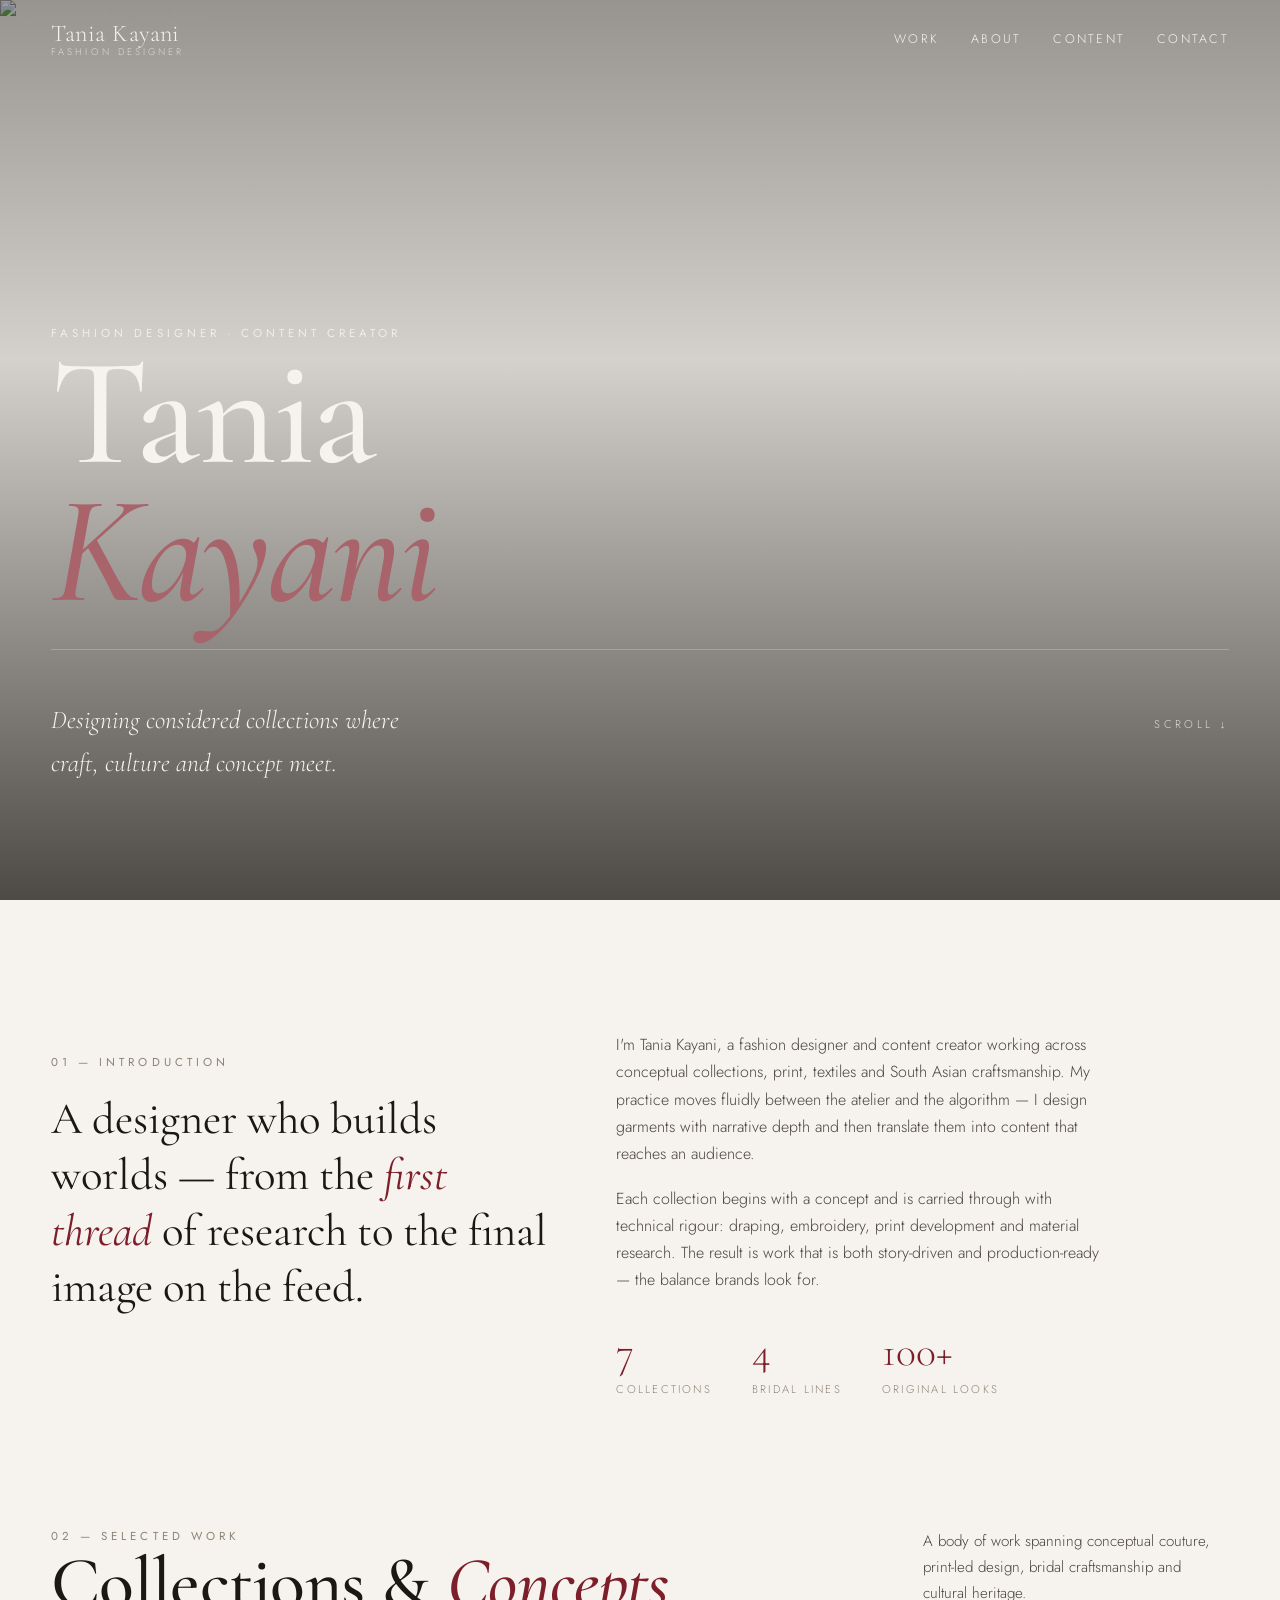
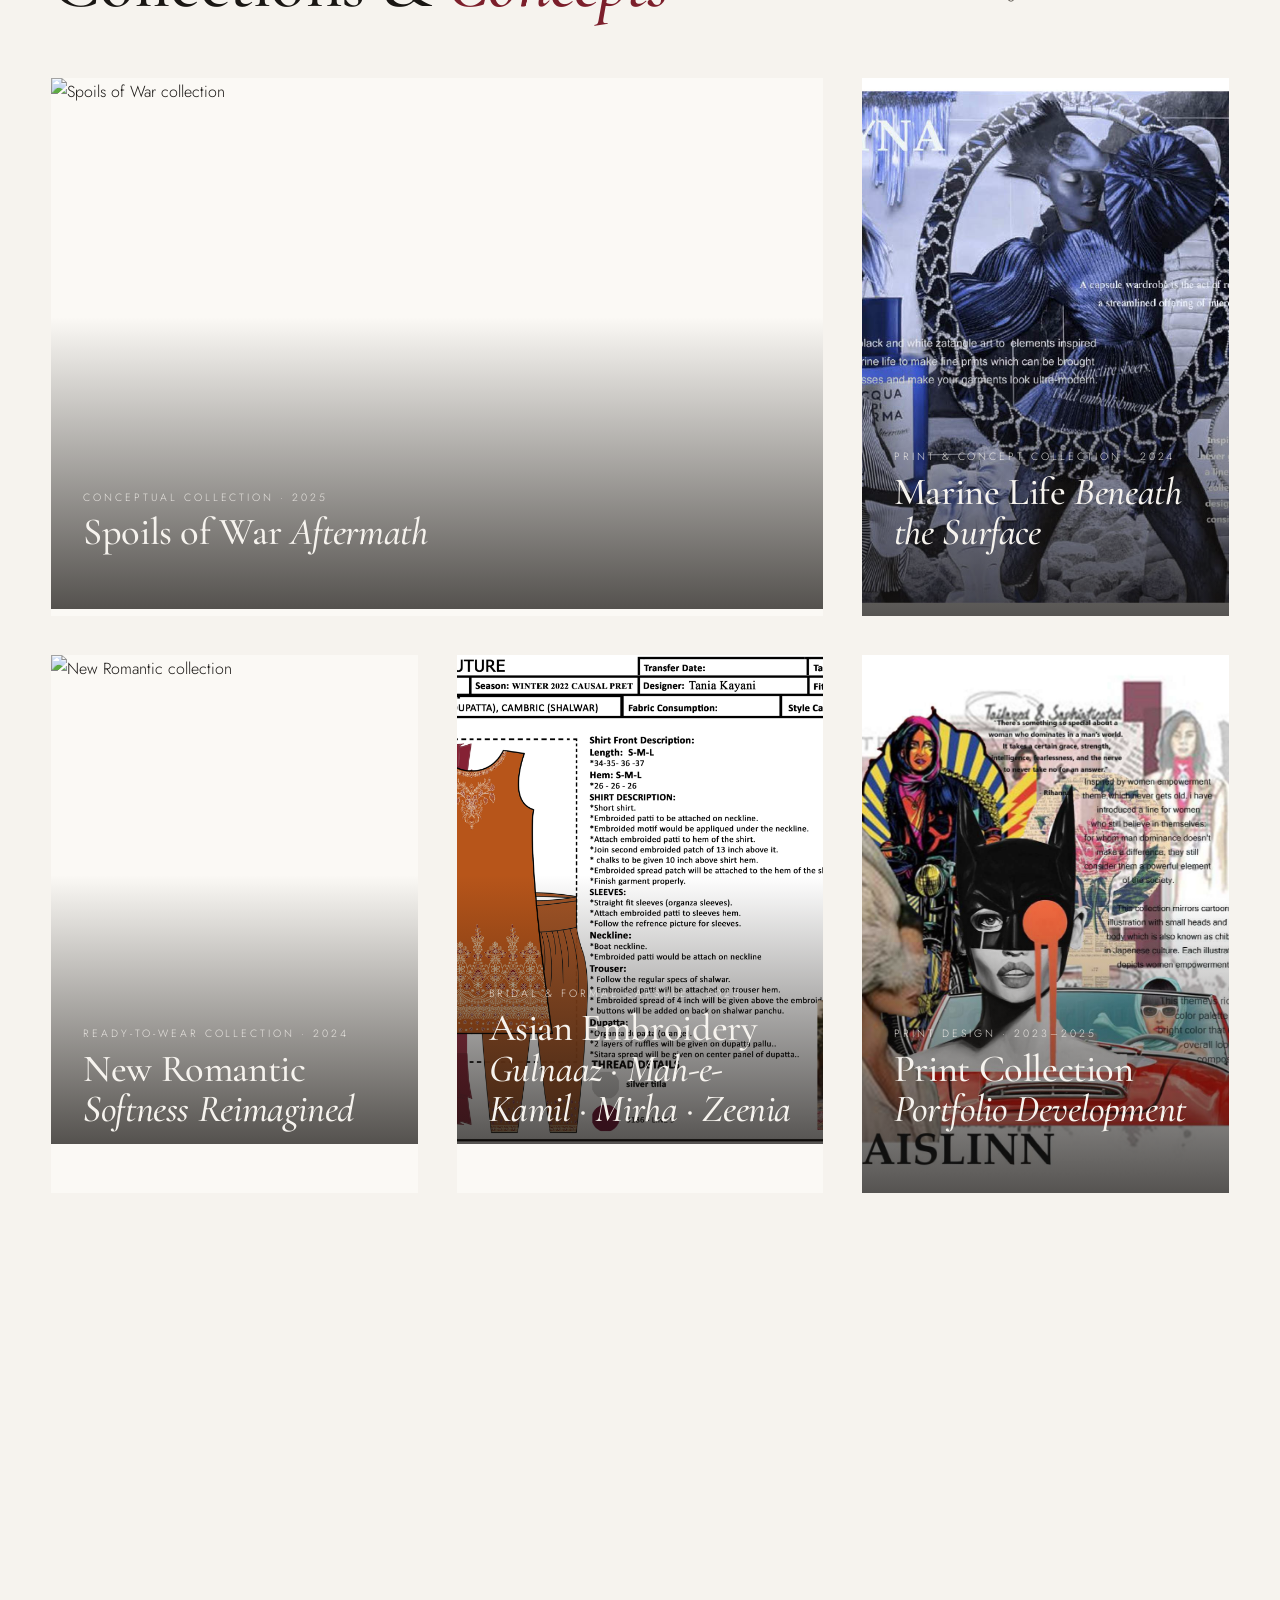
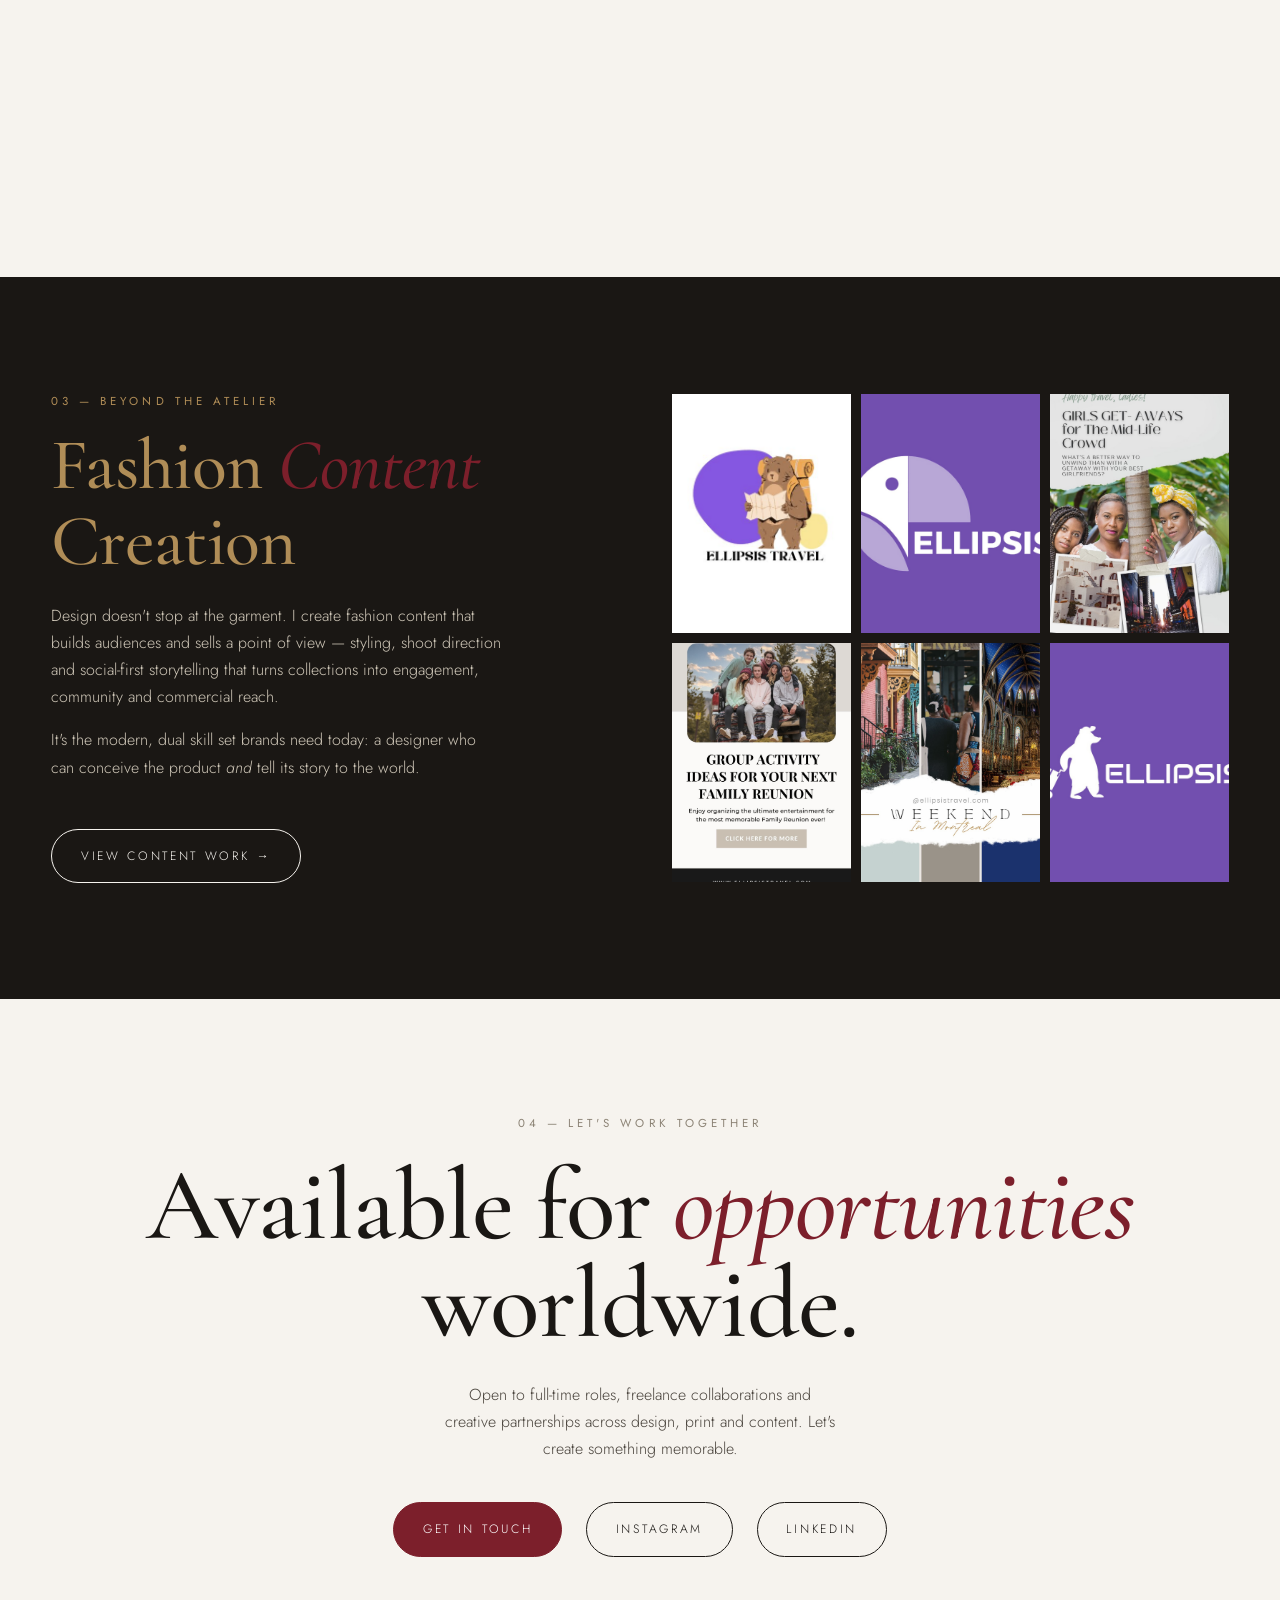
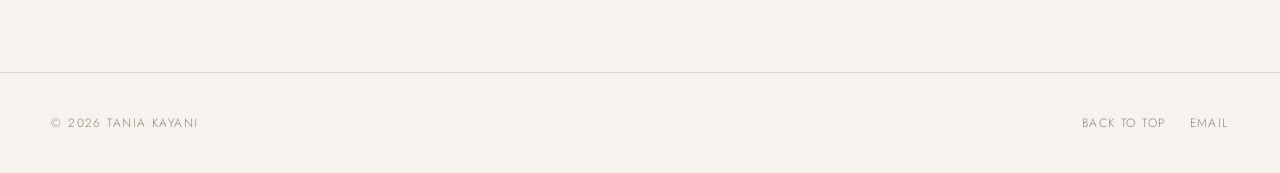
==== index.html @ a07a9b73 "Build professional fashion portfolio website" ====
<!DOCTYPE html>
<html lang="en">
<head>
  <meta charset="UTF-8" />
  <meta name="viewport" content="width=device-width, initial-scale=1.0" />
  <title>Tania Kayani — Fashion Designer &amp; Content Creator</title>
  <meta name="description" content="The portfolio of Tania Kayani — fashion designer and content creator. Conceptual collections spanning couture, print, textiles and South Asian craftsmanship." />
  <link rel="preconnect" href="https://fonts.googleapis.com" />
  <link rel="preconnect" href="https://fonts.gstatic.com" crossorigin />
  <link href="https://fonts.googleapis.com/css2?family=Cormorant+Garamond:ital,wght@0,400;0,500;0,600;1,400;1,500&family=Jost:wght@300;400;500&display=swap" rel="stylesheet" />
  <link rel="stylesheet" href="css/style.css" />
</head>
<body>

  <!-- Navigation -->
  <header class="nav on-dark">
    <a class="nav__brand" href="index.html">
      <div class="nav__brand-name">Tania Kayani</div>
      <div class="nav__brand-sub">Fashion Designer</div>
    </a>
    <nav class="nav__links" aria-label="Primary">
      <a href="#work">Work</a>
      <a href="#about">About</a>
      <a href="#content">Content</a>
      <a href="#contact">Contact</a>
    </nav>
    <button class="nav__toggle" aria-label="Menu"><span></span><span></span><span></span></button>
  </header>

  <!-- Hero -->
  <section class="hero" id="top">
    <div class="hero__bg"><img id="heroImg" alt="Signature look by Tania Kayani" /></div>
    <div class="hero__inner wrap">
      <div class="eyebrow reveal" style="color:rgba(246,243,238,.85)">Fashion Designer &middot; Content Creator</div>
      <h1 class="hero__title reveal">Tania<br /><em>Kayani</em></h1>
      <div class="hero__meta reveal">
        <p class="hero__tagline">Designing considered collections where craft, culture and concept meet.</p>
        <span class="hero__scroll">Scroll &darr;</span>
      </div>
    </div>
  </section>

  <!-- Intro / About -->
  <section class="section" id="about">
    <div class="wrap intro__grid">
      <div class="reveal">
        <div class="eyebrow">01 — Introduction</div>
        <p class="intro__lead" style="margin-top:1.2rem">
          A designer who builds worlds — from the <em>first thread</em> of research to the final image on the feed.
        </p>
      </div>
      <div class="intro__body reveal">
        <p>
          I'm Tania Kayani, a fashion designer and content creator working across conceptual
          collections, print, textiles and South Asian craftsmanship. My practice moves fluidly
          between the atelier and the algorithm — I design garments with narrative depth and then
          translate them into content that reaches an audience.
        </p>
        <p>
          Each collection begins with a concept and is carried through with technical rigour:
          draping, embroidery, print development and material research. The result is work that is
          both story-driven and production-ready — the balance brands look for.
        </p>
        <div class="stats">
          <div><div class="stat__num">7</div><div class="stat__label">Collections</div></div>
          <div><div class="stat__num">4</div><div class="stat__label">Bridal Lines</div></div>
          <div><div class="stat__num">100+</div><div class="stat__label">Original Looks</div></div>
        </div>
      </div>
    </div>
  </section>

  <!-- Work / Collections -->
  <section class="section" id="work" style="padding-top:0">
    <div class="wrap">
      <div class="head reveal">
        <div>
          <div class="eyebrow">02 — Selected Work</div>
          <h2 class="head__title">Collections &amp; <em>Concepts</em></h2>
        </div>
        <p class="head__note">A body of work spanning conceptual couture, print-led design, bridal craftsmanship and cultural heritage.</p>
      </div>
      <div class="collections" id="collections"></div>
    </div>
  </section>

  <!-- Content Creator feature -->
  <section class="section feature" id="content">
    <div class="wrap feature__grid">
      <div class="feature__text reveal">
        <div class="eyebrow" style="color:var(--gold)">03 — Beyond the Atelier</div>
        <h2 class="head__title" style="margin:1rem 0 1.4rem">Fashion <em>Content</em> Creation</h2>
        <p>
          Design doesn't stop at the garment. I create fashion content that builds audiences and
          sells a point of view — styling, shoot direction and social-first storytelling that turns
          collections into engagement, community and commercial reach.
        </p>
        <p style="margin-top:1rem">
          It's the modern, dual skill set brands need today: a designer who can conceive the
          product <em>and</em> tell its story to the world.
        </p>
        <a class="btn btn--light" href="collection.html?c=content-creator" style="margin-top:2rem">View Content Work &rarr;</a>
      </div>
      <div class="feature__mosaic reveal" id="ccMosaic"></div>
    </div>
  </section>

  <!-- Contact -->
  <section class="section contact" id="contact">
    <div class="wrap">
      <div class="eyebrow reveal">04 — Let's Work Together</div>
      <h2 class="contact__big reveal" style="margin-top:1.5rem">
        Available for <em>opportunities</em><br />worldwide.
      </h2>
      <p class="reveal" style="max-width:44ch;margin:1.8rem auto 0;color:var(--ink-soft)">
        Open to full-time roles, freelance collaborations and creative partnerships across design,
        print and content. Let's create something memorable.
      </p>
      <div class="contact__links reveal">
        <a class="btn btn--solid" href="mailto:tania.kayani@example.com">Get in Touch</a>
        <a class="btn" href="#" >Instagram</a>
        <a class="btn" href="#">LinkedIn</a>
      </div>
    </div>
  </section>

  <!-- Footer -->
  <footer class="footer">
    <div class="wrap footer__row">
      <span>&copy; <span id="year"></span> Tania Kayani</span>
      <div class="footer__links">
        <a href="#top">Back to top</a>
        <a href="mailto:tania.kayani@example.com">Email</a>
      </div>
    </div>
  </footer>

  <script src="js/images.js"></script>
  <script src="js/data.js"></script>
  <script src="js/main.js"></script>
  <script>document.getElementById('year').textContent = new Date().getFullYear();</script>
</body>
</html>
---- css/style.css ----
/* =====================================================================
   Tania Kayani — Fashion Portfolio
   Editorial, minimal, high-fashion aesthetic
   ===================================================================== */

:root {
  --bg: #f6f3ee;
  --bg-alt: #eeeae2;
  --paper: #fbf9f5;
  --ink: #1a1714;
  --ink-soft: #4a443d;
  --muted: #8c8375;
  --line: #ddd6ca;
  --accent: #7c1f2b;      /* deep oxblood */
  --accent-soft: #a8636b;
  --gold: #b08d57;
  --max: 1400px;
  --gutter: clamp(1.25rem, 4vw, 4rem);
  --serif: 'Cormorant Garamond', Georgia, 'Times New Roman', serif;
  --sans: 'Jost', 'Helvetica Neue', Arial, sans-serif;
  --ease: cubic-bezier(0.22, 1, 0.36, 1);
}

* { box-sizing: border-box; }

html { scroll-behavior: smooth; }

body {
  margin: 0;
  background: var(--bg);
  color: var(--ink);
  font-family: var(--sans);
  font-weight: 300;
  font-size: 16px;
  line-height: 1.7;
  -webkit-font-smoothing: antialiased;
  text-rendering: optimizeLegibility;
  overflow-x: hidden;
}

img { display: block; max-width: 100%; }

a { color: inherit; text-decoration: none; }

h1, h2, h3, h4 {
  font-family: var(--serif);
  font-weight: 500;
  line-height: 1.05;
  margin: 0;
  letter-spacing: -0.01em;
}

.eyebrow {
  font-family: var(--sans);
  font-size: 0.72rem;
  letter-spacing: 0.35em;
  text-transform: uppercase;
  font-weight: 400;
  color: var(--muted);
}

.wrap { max-width: var(--max); margin: 0 auto; padding-inline: var(--gutter); }

.section { padding-block: clamp(4rem, 9vw, 9rem); }

/* ---------- Nav ---------- */
.nav {
  position: fixed;
  inset: 0 0 auto 0;
  z-index: 100;
  display: flex;
  align-items: center;
  justify-content: space-between;
  padding: 1.35rem var(--gutter);
  transition: background 0.5s var(--ease), padding 0.5s var(--ease), box-shadow 0.5s var(--ease);
  mix-blend-mode: normal;
}
.nav.scrolled {
  background: rgba(246, 243, 238, 0.88);
  backdrop-filter: blur(14px);
  padding-block: 0.9rem;
  box-shadow: 0 1px 0 var(--line);
}
.nav.on-dark:not(.scrolled) { color: #f6f3ee; }
.nav.on-dark:not(.scrolled) .nav__brand-sub { color: rgba(246,243,238,0.7); }
.nav.on-dark:not(.scrolled) .nav__links a::after { background: #f6f3ee; }

.nav__brand { line-height: 1; }
.nav__brand-name {
  font-family: var(--serif);
  font-size: 1.5rem;
  letter-spacing: 0.02em;
}
.nav__brand-sub {
  font-size: 0.6rem;
  letter-spacing: 0.32em;
  text-transform: uppercase;
  color: var(--muted);
  margin-top: 2px;
}
.nav__links { display: flex; gap: clamp(1.2rem, 2.5vw, 2.6rem); align-items: center; }
.nav__links a {
  font-size: 0.78rem;
  letter-spacing: 0.18em;
  text-transform: uppercase;
  position: relative;
  padding-block: 4px;
}
.nav__links a::after {
  content: '';
  position: absolute;
  left: 0; bottom: 0;
  width: 0; height: 1px;
  background: var(--ink);
  transition: width 0.4s var(--ease);
}
.nav__links a:hover::after, .nav__links a.active::after { width: 100%; }

.nav__toggle { display: none; background: none; border: 0; cursor: pointer; padding: 6px; }
.nav__toggle span { display: block; width: 26px; height: 1.5px; background: currentColor; margin: 6px 0; transition: 0.4s var(--ease); }

/* ---------- Hero ---------- */
.hero {
  position: relative;
  min-height: 100svh;
  display: flex;
  align-items: flex-end;
  color: #f6f3ee;
  overflow: hidden;
}
.hero__bg { position: absolute; inset: 0; z-index: 0; }
.hero__bg img { width: 100%; height: 100%; object-fit: cover; filter: grayscale(0.15) contrast(1.02); }
.hero__bg::after {
  content: '';
  position: absolute; inset: 0;
  background: linear-gradient(180deg, rgba(20,17,14,0.42) 0%, rgba(20,17,14,0.15) 40%, rgba(20,17,14,0.75) 100%);
}
.hero__inner { position: relative; z-index: 2; width: 100%; padding-bottom: clamp(3rem, 7vw, 6rem); }
.hero__title {
  font-size: clamp(3.4rem, 12vw, 11rem);
  line-height: 0.9;
  font-weight: 500;
  letter-spacing: -0.02em;
}
.hero__title em { font-style: italic; color: var(--accent-soft); }
.hero__meta {
  display: flex;
  flex-wrap: wrap;
  gap: 1rem 2.5rem;
  align-items: baseline;
  justify-content: space-between;
  margin-top: 1.8rem;
  border-top: 1px solid rgba(246,243,238,0.25);
  padding-top: 1.4rem;
}
.hero__tagline { font-family: var(--serif); font-size: clamp(1.1rem, 2.2vw, 1.6rem); font-style: italic; max-width: 32ch; }
.hero__scroll { font-size: 0.7rem; letter-spacing: 0.3em; text-transform: uppercase; opacity: 0.8; }

/* ---------- Intro / About ---------- */
.intro__grid { display: grid; grid-template-columns: 1fr; gap: clamp(2rem, 5vw, 5rem); }
@media (min-width: 900px) { .intro__grid { grid-template-columns: 0.9fr 1.1fr; align-items: center; } }
.intro__lead {
  font-family: var(--serif);
  font-size: clamp(1.6rem, 3.5vw, 2.8rem);
  line-height: 1.25;
  font-weight: 400;
}
.intro__lead em { font-style: italic; color: var(--accent); }
.intro__body p { color: var(--ink-soft); max-width: 54ch; }
.intro__body p + p { margin-top: 1.1rem; }
.stats { display: flex; flex-wrap: wrap; gap: 2.5rem; margin-top: 2.4rem; }
.stat__num { font-family: var(--serif); font-size: 2.6rem; line-height: 1; color: var(--accent); }
.stat__label { font-size: 0.7rem; letter-spacing: 0.2em; text-transform: uppercase; color: var(--muted); margin-top: 0.4rem; }

/* ---------- Section heading ---------- */
.head { display: flex; align-items: flex-end; justify-content: space-between; gap: 2rem; flex-wrap: wrap; margin-bottom: clamp(2rem, 5vw, 3.5rem); }
.head__title { font-size: clamp(2.2rem, 6vw, 4.5rem); }
.head__title em { font-style: italic; color: var(--accent); }
.head__note { max-width: 34ch; color: var(--ink-soft); font-size: 0.95rem; }

/* ---------- Collections grid ---------- */
.collections { display: grid; grid-template-columns: 1fr; gap: clamp(1.5rem, 3vw, 2.5rem); }
@media (min-width: 720px) { .collections { grid-template-columns: repeat(2, 1fr); } }
@media (min-width: 1100px) { .collections { grid-template-columns: repeat(12, 1fr); grid-auto-flow: dense; } }

.card { position: relative; overflow: hidden; background: var(--paper); display: block; }
@media (min-width: 1100px) {
  .card { grid-column: span 4; }
  .card--wide { grid-column: span 8; }
  .card--tall .card__media { aspect-ratio: 3 / 4.4; }
}
.card__media { position: relative; aspect-ratio: 3 / 4; overflow: hidden; }
.card--wide .card__media { aspect-ratio: 16 / 11; }
.card__media img {
  width: 100%; height: 100%; object-fit: cover;
  transition: transform 1.1s var(--ease), filter 0.8s var(--ease);
  filter: grayscale(0.1);
}
.card:hover .card__media img { transform: scale(1.06); filter: grayscale(0); }
.card__media::after {
  content: '';
  position: absolute; inset: 0;
  background: linear-gradient(180deg, rgba(20,17,14,0) 45%, rgba(20,17,14,0.72) 100%);
  transition: opacity 0.6s var(--ease);
}
.card__body { position: absolute; left: 0; right: 0; bottom: 0; padding: clamp(1.2rem, 2.5vw, 2rem); z-index: 2; color: #f6f3ee; }
.card__cat { font-size: 0.66rem; letter-spacing: 0.28em; text-transform: uppercase; opacity: 0.85; }
.card__title { font-size: clamp(1.6rem, 3vw, 2.6rem); margin-top: 0.35rem; }
.card__title em { font-style: italic; }
.card__meta { display: flex; align-items: center; gap: 0.75rem; margin-top: 0.7rem; font-size: 0.75rem; letter-spacing: 0.12em; text-transform: uppercase; opacity: 0; transform: translateY(8px); transition: 0.5s var(--ease); }
.card:hover .card__meta { opacity: 0.9; transform: none; }
.card__meta .arrow { transition: transform 0.5s var(--ease); }
.card:hover .card__meta .arrow { transform: translateX(6px); }

/* ---------- Content creator feature ---------- */
.feature { background: var(--ink); color: var(--bg); }
.feature .head__title, .feature .intro__lead em { color: var(--gold); }
.feature__grid { display: grid; gap: clamp(2rem,5vw,4rem); grid-template-columns: 1fr; align-items: center; }
@media (min-width: 900px){ .feature__grid { grid-template-columns: 1fr 1fr; } }
.feature__text p { color: #cfc7b8; max-width: 50ch; }
.feature__mosaic { display: grid; grid-template-columns: repeat(3, 1fr); gap: 0.6rem; }
.feature__mosaic img { width: 100%; aspect-ratio: 3/4; object-fit: cover; filter: grayscale(0.2); transition: filter 0.5s var(--ease), transform 0.8s var(--ease); }
.feature__mosaic img:hover { filter: none; transform: scale(1.03); }

/* ---------- Buttons ---------- */
.btn {
  display: inline-flex; align-items: center; gap: 0.7rem;
  font-size: 0.76rem; letter-spacing: 0.22em; text-transform: uppercase;
  padding: 1rem 1.8rem;
  border: 1px solid currentColor;
  border-radius: 100px;
  transition: 0.45s var(--ease);
  cursor: pointer; background: transparent; color: inherit;
}
.btn:hover { background: var(--ink); color: var(--bg); border-color: var(--ink); }
.btn--light:hover { background: var(--bg); color: var(--ink); border-color: var(--bg); }
.btn--solid { background: var(--accent); border-color: var(--accent); color: #fff; }
.btn--solid:hover { background: var(--ink); border-color: var(--ink); }

/* ---------- Contact ---------- */
.contact { text-align: center; }
.contact__big { font-size: clamp(2.4rem, 8vw, 7rem); line-height: 0.95; }
.contact__big a { position: relative; }
.contact__big em { font-style: italic; color: var(--accent); }
.contact__links { display: flex; gap: 1.5rem; justify-content: center; flex-wrap: wrap; margin-top: 2.5rem; }

/* ---------- Footer ---------- */
.footer { border-top: 1px solid var(--line); padding-block: 2.5rem; }
.footer__row { display: flex; justify-content: space-between; align-items: center; gap: 1.5rem; flex-wrap: wrap; font-size: 0.75rem; letter-spacing: 0.12em; text-transform: uppercase; color: var(--muted); }
.footer__links { display: flex; gap: 1.5rem; }
.footer__links a:hover { color: var(--ink); }

/* =====================================================================
   Collection detail page
   ===================================================================== */
.detail-hero { position: relative; min-height: 82svh; display: flex; align-items: flex-end; color: #f6f3ee; overflow: hidden; }
.detail-hero__bg { position: absolute; inset: 0; }
.detail-hero__bg img { width: 100%; height: 100%; object-fit: cover; }
.detail-hero__bg::after { content:''; position:absolute; inset:0; background: linear-gradient(180deg, rgba(20,17,14,0.45), rgba(20,17,14,0.2) 45%, rgba(20,17,14,0.82)); }
.detail-hero__inner { position: relative; z-index: 2; width: 100%; padding-bottom: clamp(2.5rem, 6vw, 5rem); }
.detail-hero__title { font-size: clamp(3rem, 11vw, 9rem); line-height: 0.9; }
.detail-hero__title em { font-style: italic; color: var(--accent-soft); }
.detail-hero__sub { font-family: var(--serif); font-style: italic; font-size: clamp(1.2rem, 2.4vw, 1.8rem); margin-top: 0.5rem; }

.detail-meta { display: grid; grid-template-columns: 1fr; gap: 2rem; border-bottom: 1px solid var(--line); }
@media (min-width: 860px){ .detail-meta { grid-template-columns: 1.4fr 1fr; align-items: start; } }
.detail-meta__statement { font-family: var(--serif); font-size: clamp(1.3rem, 2.6vw, 2rem); line-height: 1.3; font-weight: 400; }
.detail-facts dl { display: grid; grid-template-columns: auto 1fr; gap: 0.6rem 1.5rem; margin: 0; font-size: 0.85rem; }
.detail-facts dt { color: var(--muted); letter-spacing: 0.16em; text-transform: uppercase; font-size: 0.68rem; padding-top: 3px; }
.detail-facts dd { margin: 0; color: var(--ink-soft); }
.detail-facts .looks { display: flex; flex-wrap: wrap; gap: 0.5rem; }
.detail-facts .looks span { border: 1px solid var(--line); padding: 0.25rem 0.7rem; border-radius: 100px; font-size: 0.72rem; letter-spacing: 0.08em; }

/* Gallery — editorial masonry */
.gallery { column-count: 1; column-gap: clamp(0.8rem, 2vw, 1.4rem); }
@media (min-width: 640px){ .gallery { column-count: 2; } }
@media (min-width: 1080px){ .gallery { column-count: 3; } }
.gallery__item { break-inside: avoid; margin-bottom: clamp(0.8rem, 2vw, 1.4rem); position: relative; overflow: hidden; background: var(--paper); cursor: zoom-in; }
.gallery__item img { width: 100%; transition: transform 1s var(--ease), filter 0.6s var(--ease); filter: grayscale(0.08); }
.gallery__item:hover img { transform: scale(1.04); filter: none; }
.gallery__num { position: absolute; top: 0.8rem; left: 0.9rem; font-size: 0.7rem; letter-spacing: 0.15em; color: #fff; mix-blend-mode: difference; z-index: 2; }

/* Next collection strip */
.next { position: relative; overflow: hidden; color: #f6f3ee; text-align: center; display: block; }
.next__bg { position: absolute; inset: 0; }
.next__bg img { width: 100%; height: 100%; object-fit: cover; transition: transform 1.4s var(--ease); filter: grayscale(0.3) brightness(0.55); }
.next:hover .next__bg img { transform: scale(1.05); }
.next__inner { position: relative; z-index: 2; padding-block: clamp(4rem, 12vw, 9rem); }
.next__label { font-size: 0.72rem; letter-spacing: 0.3em; text-transform: uppercase; opacity: 0.8; }
.next__title { font-size: clamp(2.4rem, 8vw, 6rem); margin-top: 0.6rem; }
.next__title em { font-style: italic; }

/* ---------- Lightbox ---------- */
.lightbox { position: fixed; inset: 0; z-index: 200; background: rgba(16,14,12,0.94); display: none; align-items: center; justify-content: center; opacity: 0; transition: opacity 0.4s var(--ease); }
.lightbox.open { display: flex; opacity: 1; }
.lightbox img { max-width: 92vw; max-height: 88vh; object-fit: contain; box-shadow: 0 30px 80px rgba(0,0,0,0.5); }
.lightbox__btn { position: absolute; background: none; border: 0; color: #f6f3ee; cursor: pointer; font-family: var(--serif); }
.lightbox__close { top: clamp(1rem,3vw,2rem); right: clamp(1rem,3vw,2rem); font-size: 2.4rem; line-height: 1; }
.lightbox__nav { top: 50%; transform: translateY(-50%); font-size: 3rem; padding: 1rem; opacity: 0.7; transition: opacity 0.3s var(--ease); }
.lightbox__nav:hover { opacity: 1; }
.lightbox__prev { left: clamp(0.5rem,2vw,2rem); }
.lightbox__next { right: clamp(0.5rem,2vw,2rem); }
.lightbox__count { position: absolute; bottom: clamp(1rem,3vw,2rem); left: 50%; transform: translateX(-50%); color: rgba(246,243,238,0.75); font-size: 0.8rem; letter-spacing: 0.2em; }

/* ---------- Reveal on scroll ---------- */
.reveal { opacity: 0; transform: translateY(28px); transition: opacity 0.9s var(--ease), transform 0.9s var(--ease); }
.reveal.in { opacity: 1; transform: none; }

/* ---------- Mobile nav ---------- */
@media (max-width: 780px) {
  .nav__toggle { display: block; }
  .nav__links {
    position: fixed; inset: 0; flex-direction: column; justify-content: center; align-items: center;
    gap: 2rem; background: var(--bg); transform: translateX(100%); transition: transform 0.5s var(--ease);
  }
  .nav__links a { font-size: 1.1rem; }
  body.menu-open .nav__links { transform: none; }
  body.menu-open .nav__toggle span:nth-child(1) { transform: translateY(7.5px) rotate(45deg); }
  body.menu-open .nav__toggle span:nth-child(2) { opacity: 0; }
  body.menu-open .nav__toggle span:nth-child(3) { transform: translateY(-7.5px) rotate(-45deg); }
  .nav.on-dark:not(.scrolled) .nav__links { color: var(--ink); }
}

::selection { background: var(--accent); color: #fff; }
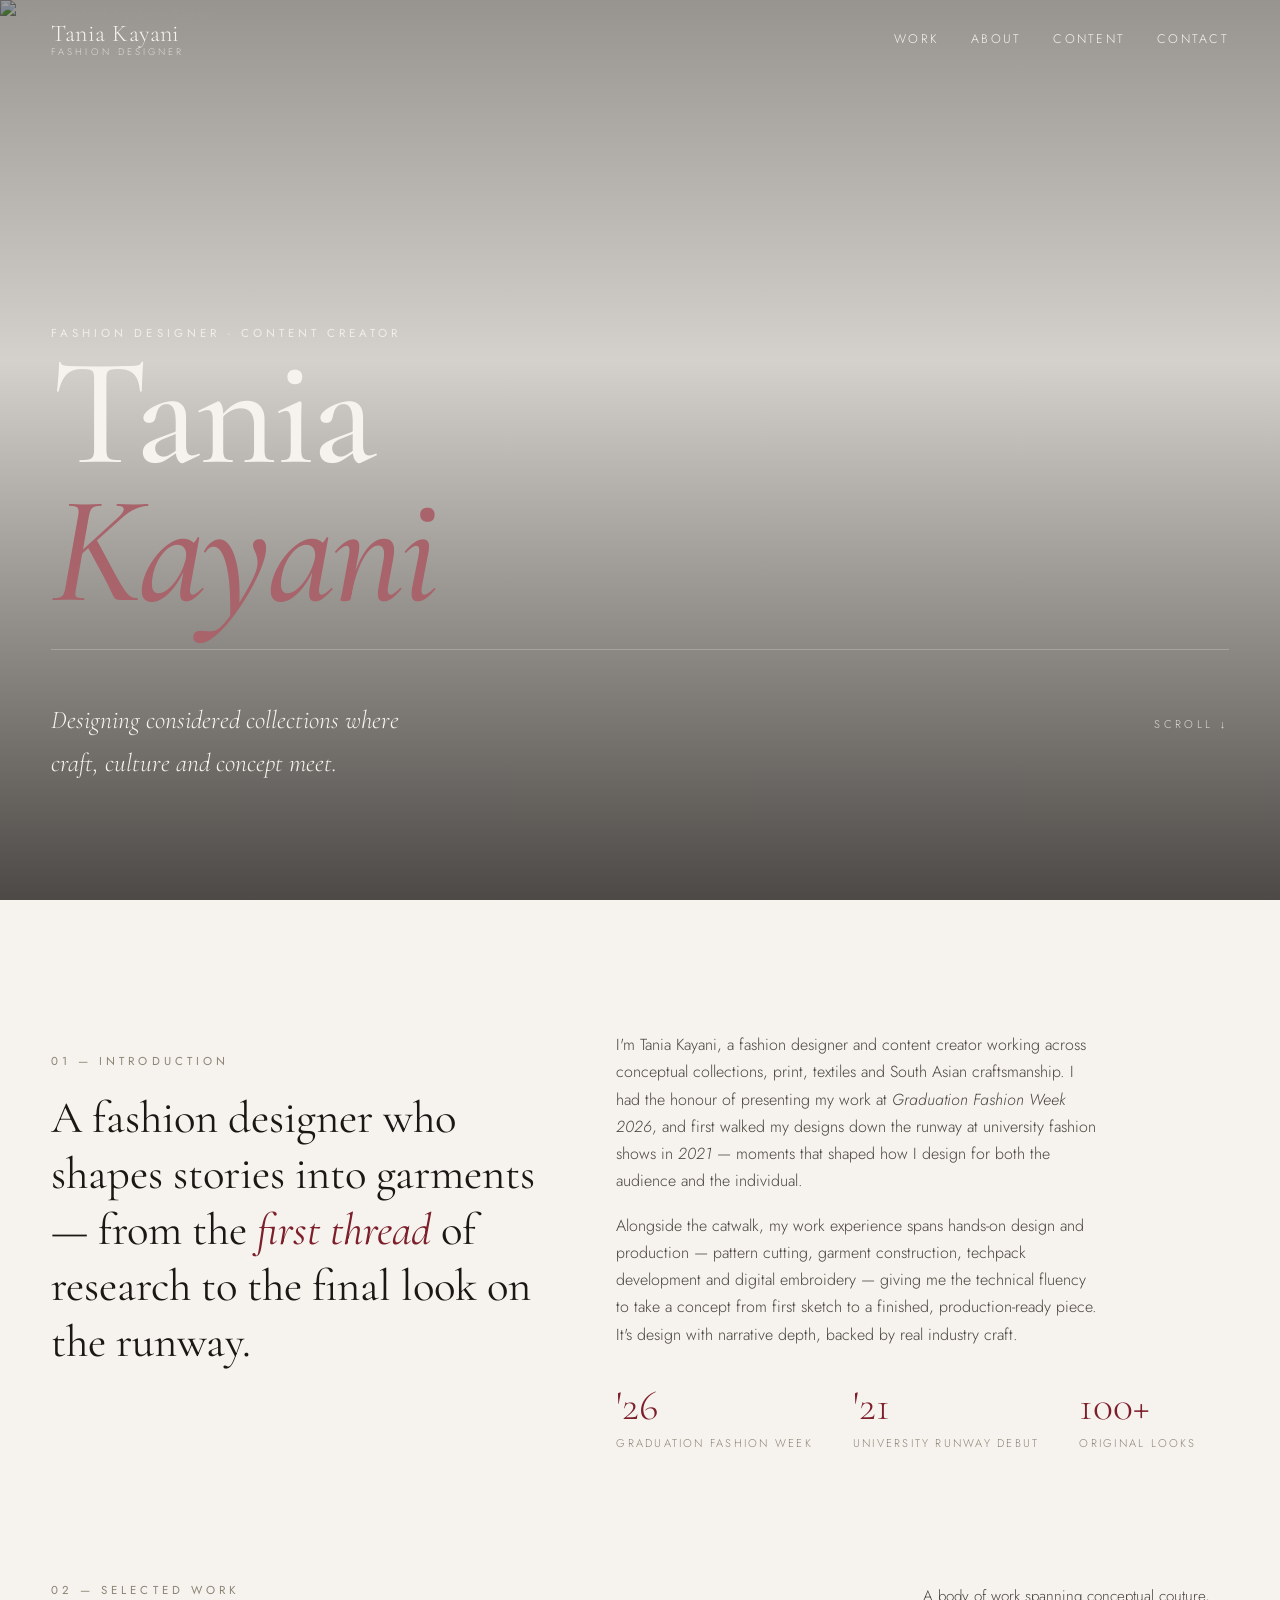
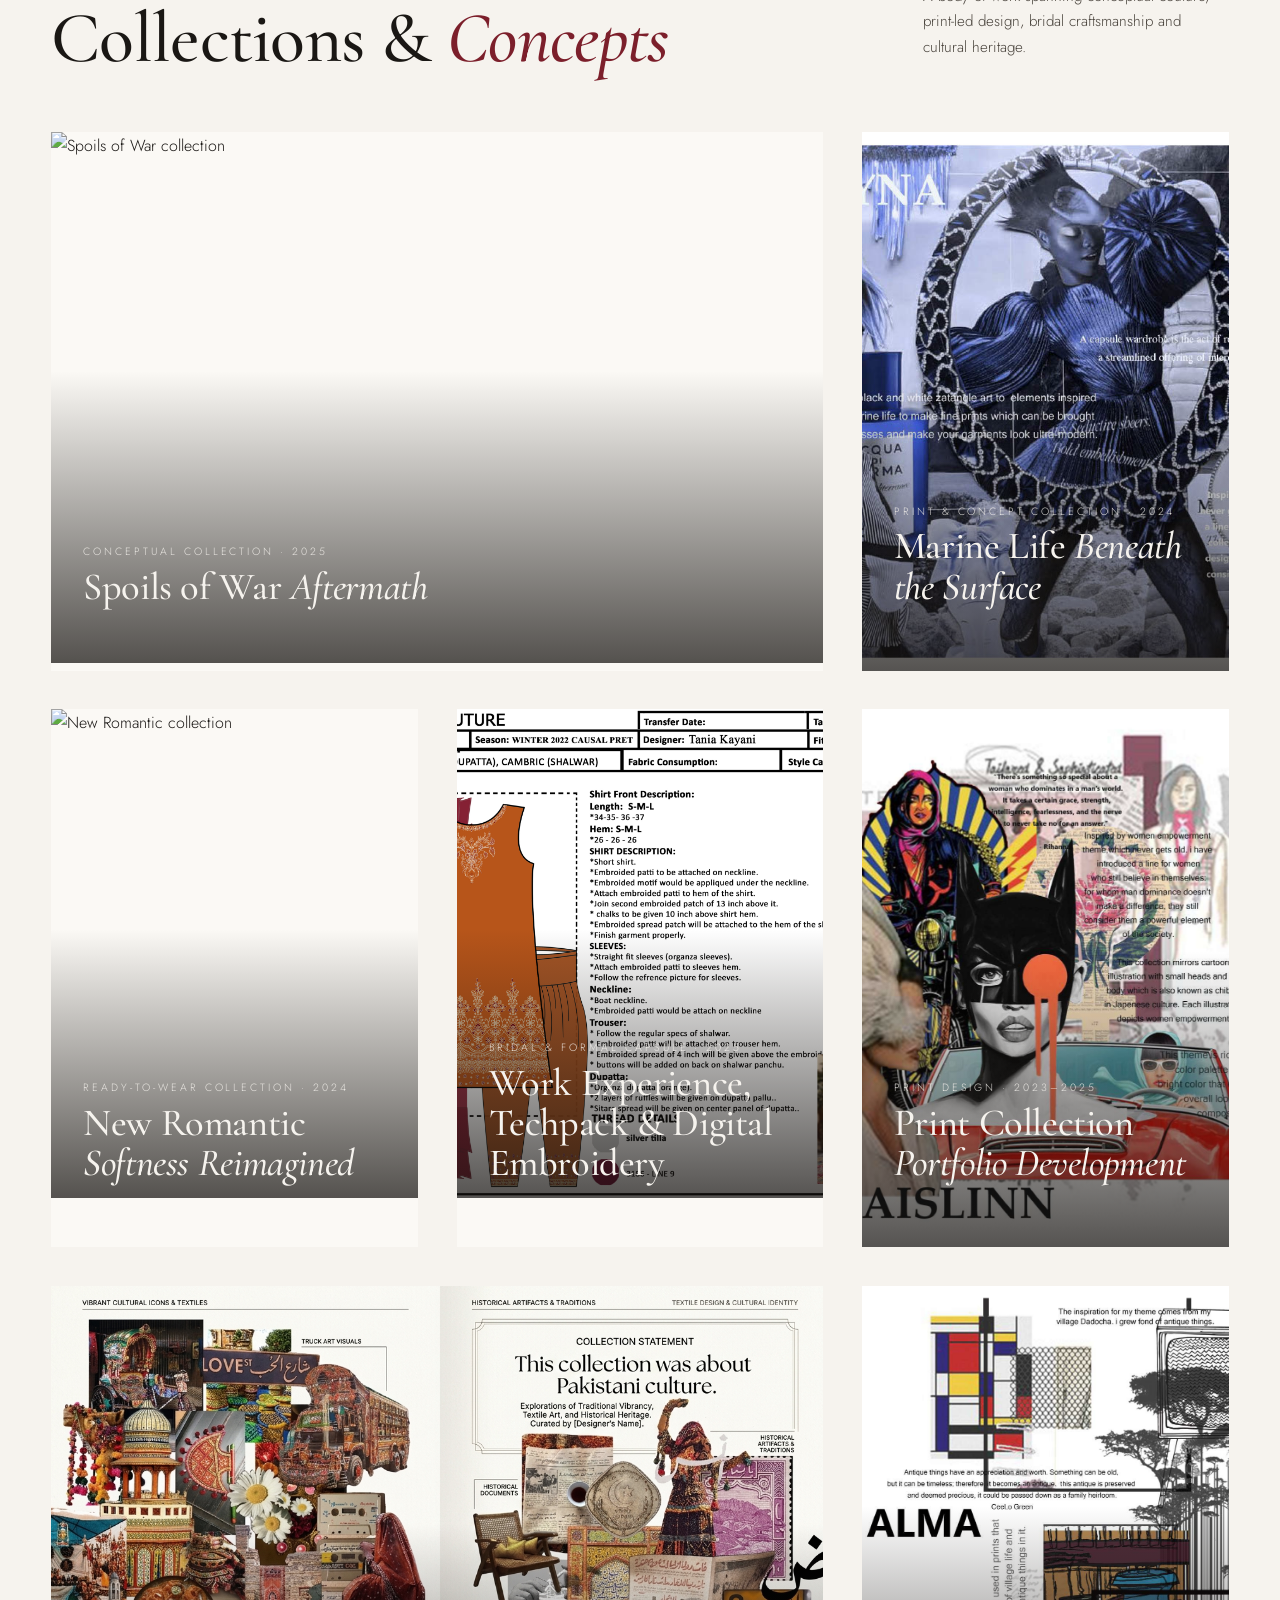
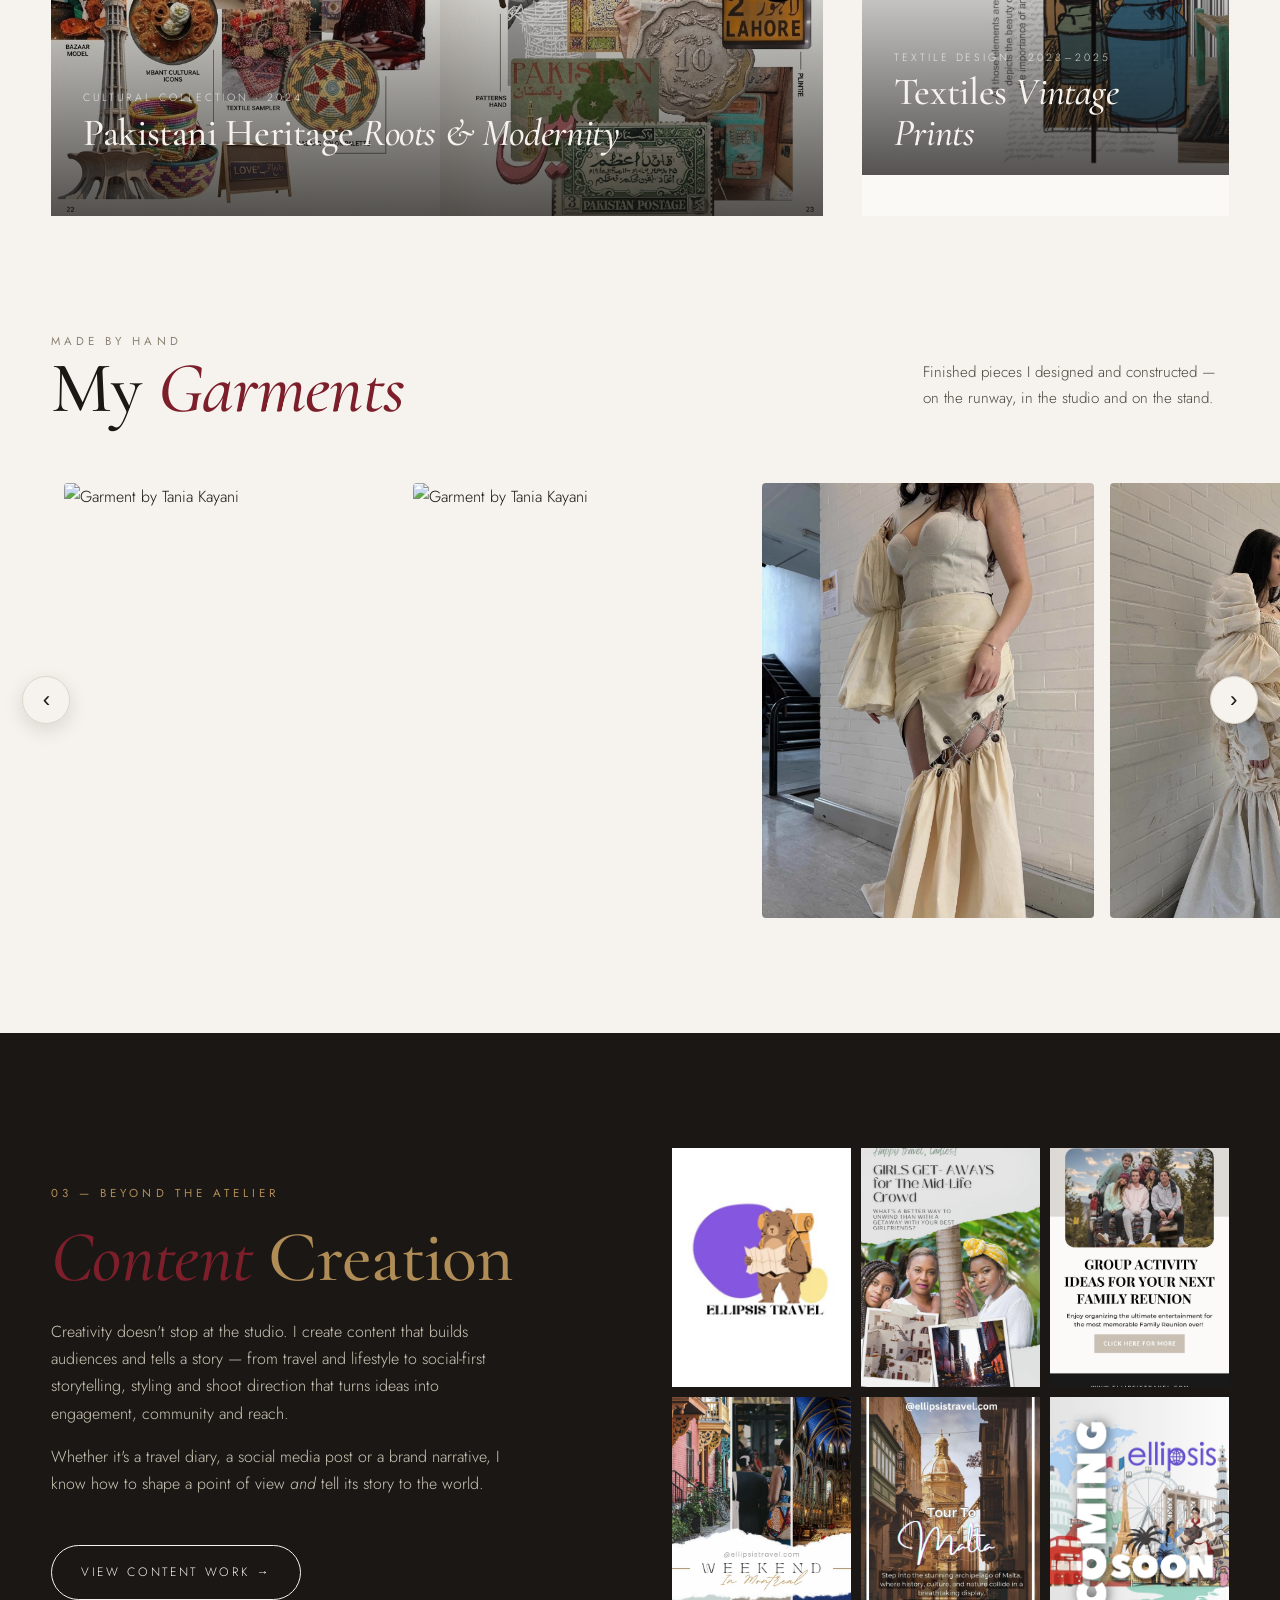
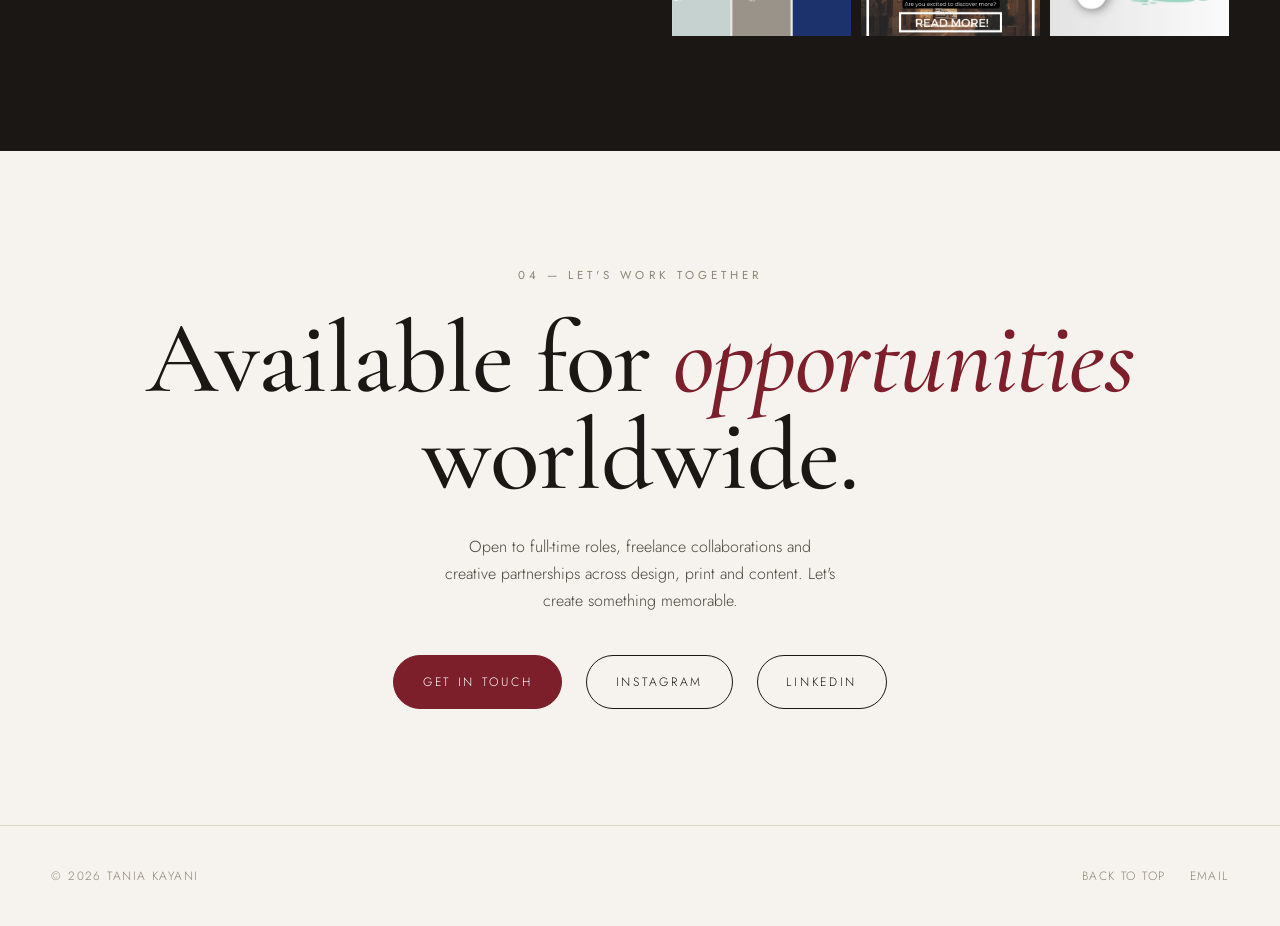
==== commit f4bc1be4: "Portfolio site: garments slider, updated intro and content sections" ====
--- a/index.html
+++ b/index.html
@@ -46,24 +46,26 @@
       <div class="reveal">
         <div class="eyebrow">01 — Introduction</div>
         <p class="intro__lead" style="margin-top:1.2rem">
-          A designer who builds worlds — from the <em>first thread</em> of research to the final image on the feed.
+          A fashion designer who shapes stories into garments — from the <em>first thread</em> of research to the final look on the runway.
         </p>
       </div>
       <div class="intro__body reveal">
         <p>
           I'm Tania Kayani, a fashion designer and content creator working across conceptual
-          collections, print, textiles and South Asian craftsmanship. My practice moves fluidly
-          between the atelier and the algorithm — I design garments with narrative depth and then
-          translate them into content that reaches an audience.
+          collections, print, textiles and South Asian craftsmanship. I had the honour of
+          presenting my work at <em>Graduation Fashion Week 2026</em>, and first walked my
+          designs down the runway at university fashion shows in <em>2021</em> — moments that
+          shaped how I design for both the audience and the individual.
         </p>
         <p>
-          Each collection begins with a concept and is carried through with technical rigour:
-          draping, embroidery, print development and material research. The result is work that is
-          both story-driven and production-ready — the balance brands look for.
+          Alongside the catwalk, my work experience spans hands-on design and production —
+          pattern cutting, garment construction, techpack development and digital embroidery —
+          giving me the technical fluency to take a concept from first sketch to a finished,
+          production-ready piece. It's design with narrative depth, backed by real industry craft.
         </p>
         <div class="stats">
-          <div><div class="stat__num">7</div><div class="stat__label">Collections</div></div>
-          <div><div class="stat__num">4</div><div class="stat__label">Bridal Lines</div></div>
+          <div><div class="stat__num">'26</div><div class="stat__label">Graduation Fashion Week</div></div>
+          <div><div class="stat__num">'21</div><div class="stat__label">University Runway Debut</div></div>
           <div><div class="stat__num">100+</div><div class="stat__label">Original Looks</div></div>
         </div>
       </div>
@@ -84,20 +86,40 @@
     </div>
   </section>
 
+  <!-- My Garments slider -->
+  <section class="section garments" id="garments" style="padding-top:0">
+    <div class="wrap">
+      <div class="head reveal">
+        <div>
+          <div class="eyebrow">Made by Hand</div>
+          <h2 class="head__title">My <em>Garments</em></h2>
+        </div>
+        <p class="head__note">Finished pieces I designed and constructed — on the runway, in the studio and on the stand.</p>
+      </div>
+    </div>
+    <div class="slider reveal" id="garmentSlider">
+      <button class="slider__btn slider__prev" aria-label="Previous">&#8249;</button>
+      <div class="slider__viewport">
+        <div class="slider__track" id="garmentTrack"></div>
+      </div>
+      <button class="slider__btn slider__next" aria-label="Next">&#8250;</button>
+    </div>
+  </section>
+
   <!-- Content Creator feature -->
   <section class="section feature" id="content">
     <div class="wrap feature__grid">
       <div class="feature__text reveal">
         <div class="eyebrow" style="color:var(--gold)">03 — Beyond the Atelier</div>
-        <h2 class="head__title" style="margin:1rem 0 1.4rem">Fashion <em>Content</em> Creation</h2>
+        <h2 class="head__title" style="margin:1rem 0 1.4rem"><em>Content</em> Creation</h2>
         <p>
-          Design doesn't stop at the garment. I create fashion content that builds audiences and
-          sells a point of view — styling, shoot direction and social-first storytelling that turns
-          collections into engagement, community and commercial reach.
+          Creativity doesn't stop at the studio. I create content that builds audiences and
+          tells a story — from travel and lifestyle to social-first storytelling, styling and
+          shoot direction that turns ideas into engagement, community and reach.
         </p>
         <p style="margin-top:1rem">
-          It's the modern, dual skill set brands need today: a designer who can conceive the
-          product <em>and</em> tell its story to the world.
+          Whether it's a travel diary, a social media post or a brand narrative, I know how to
+          shape a point of view <em>and</em> tell its story to the world.
         </p>
         <a class="btn btn--light" href="collection.html?c=content-creator" style="margin-top:2rem">View Content Work &rarr;</a>
       </div>
--- a/css/style.css
+++ b/css/style.css
@@ -222,6 +222,26 @@
 .feature__mosaic img { width: 100%; aspect-ratio: 3/4; object-fit: cover; filter: grayscale(0.2); transition: filter 0.5s var(--ease), transform 0.8s var(--ease); }
 .feature__mosaic img:hover { filter: none; transform: scale(1.03); }
 
+/* ---------- Garment slider ---------- */
+.slider { position: relative; margin-top: clamp(1.5rem, 4vw, 2.5rem); }
+.slider__viewport { overflow: hidden; }
+.slider__track { display: flex; gap: 1rem; padding-inline: clamp(1.2rem, 5vw, 4rem); scroll-behavior: smooth; will-change: transform; transition: transform 0.6s var(--ease); }
+.slider__slide { flex: 0 0 auto; width: clamp(220px, 26vw, 340px); }
+.slider__slide img { width: 100%; height: clamp(300px, 34vw, 460px); object-fit: cover; border-radius: 4px; cursor: pointer; filter: grayscale(0.15); transition: filter 0.5s var(--ease), transform 0.8s var(--ease); }
+.slider__slide img:hover { filter: none; transform: scale(1.02); }
+.slider__btn {
+  position: absolute; top: 50%; transform: translateY(-50%); z-index: 3;
+  width: 3rem; height: 3rem; border-radius: 50%;
+  display: flex; align-items: center; justify-content: center;
+  font-size: 1.4rem; line-height: 1; cursor: pointer;
+  background: var(--bg); color: var(--ink); border: 1px solid var(--line);
+  box-shadow: 0 6px 20px rgba(20,17,14,0.12);
+  transition: 0.4s var(--ease);
+}
+.slider__btn:hover { background: var(--ink); color: var(--bg); border-color: var(--ink); }
+.slider__prev { left: clamp(0.4rem, 2vw, 1.4rem); }
+.slider__next { right: clamp(0.4rem, 2vw, 1.4rem); }
+
 /* ---------- Buttons ---------- */
 .btn {
   display: inline-flex; align-items: center; gap: 0.7rem;
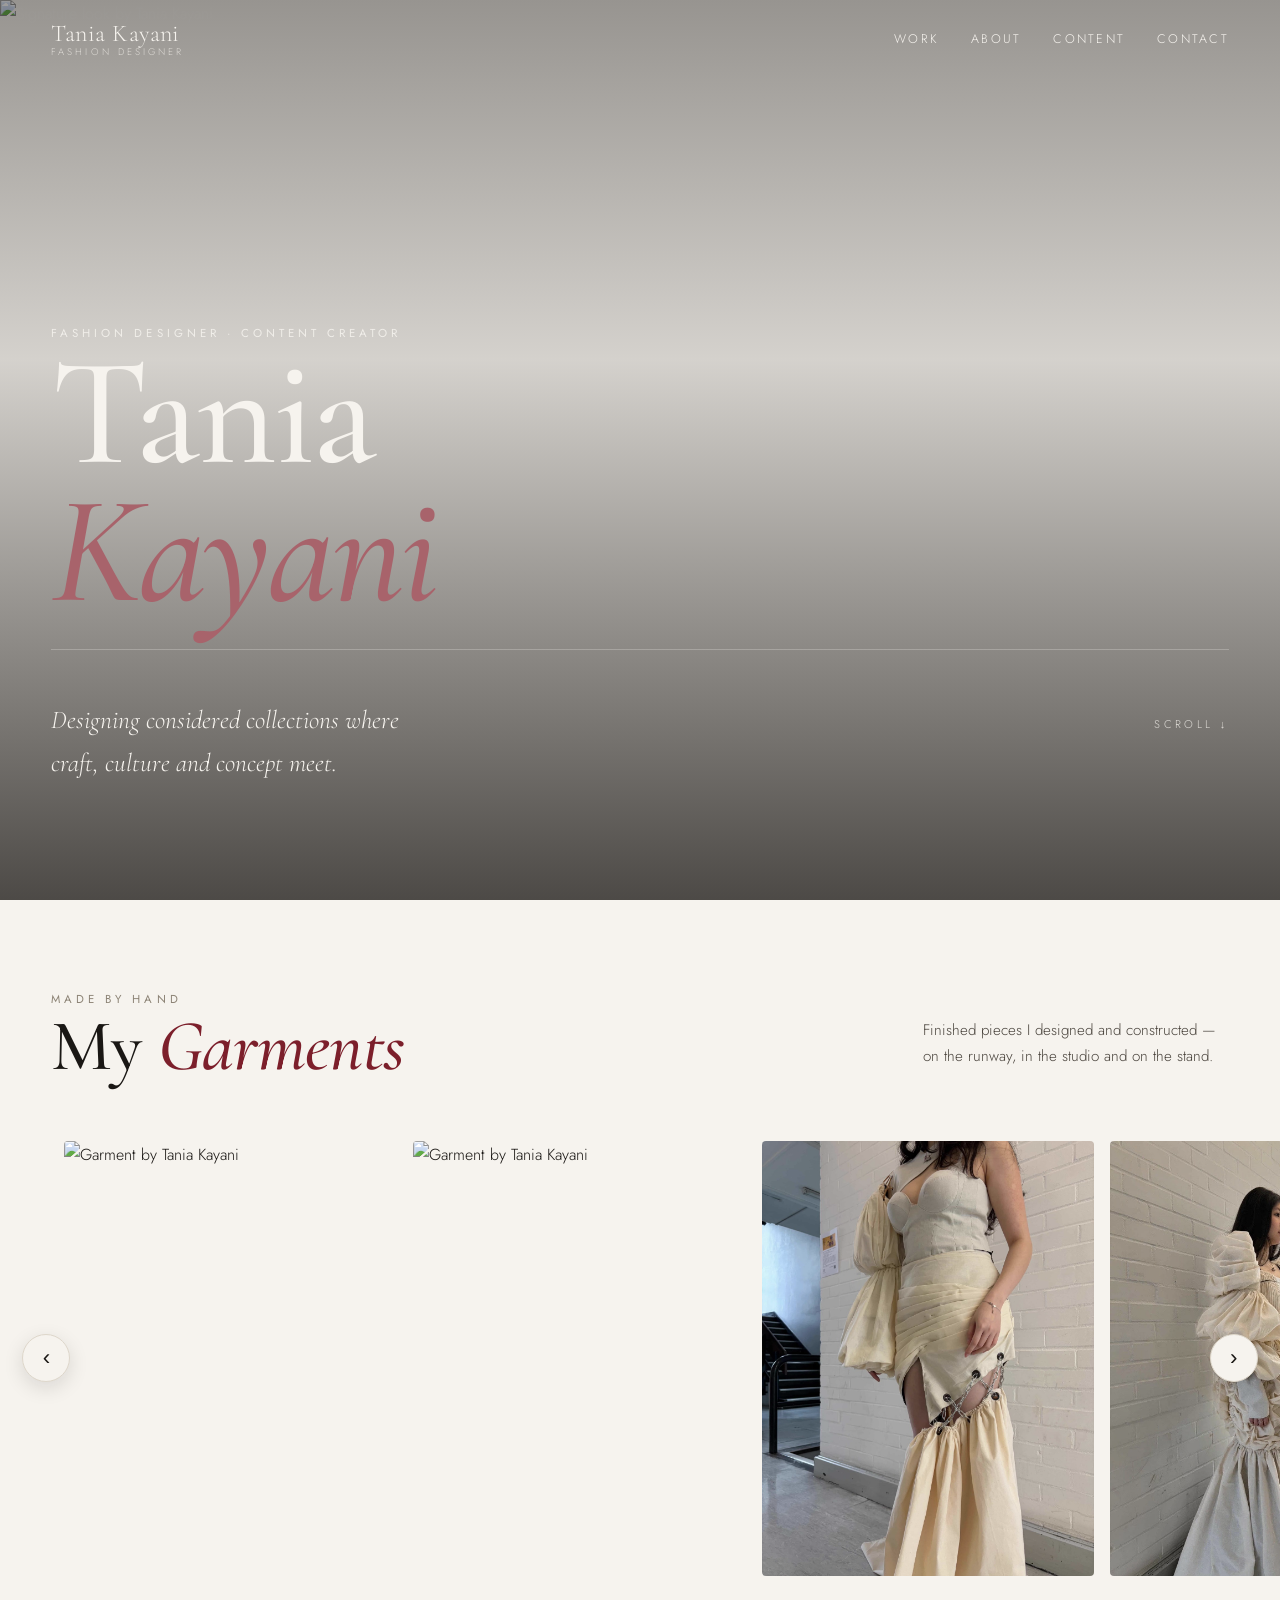
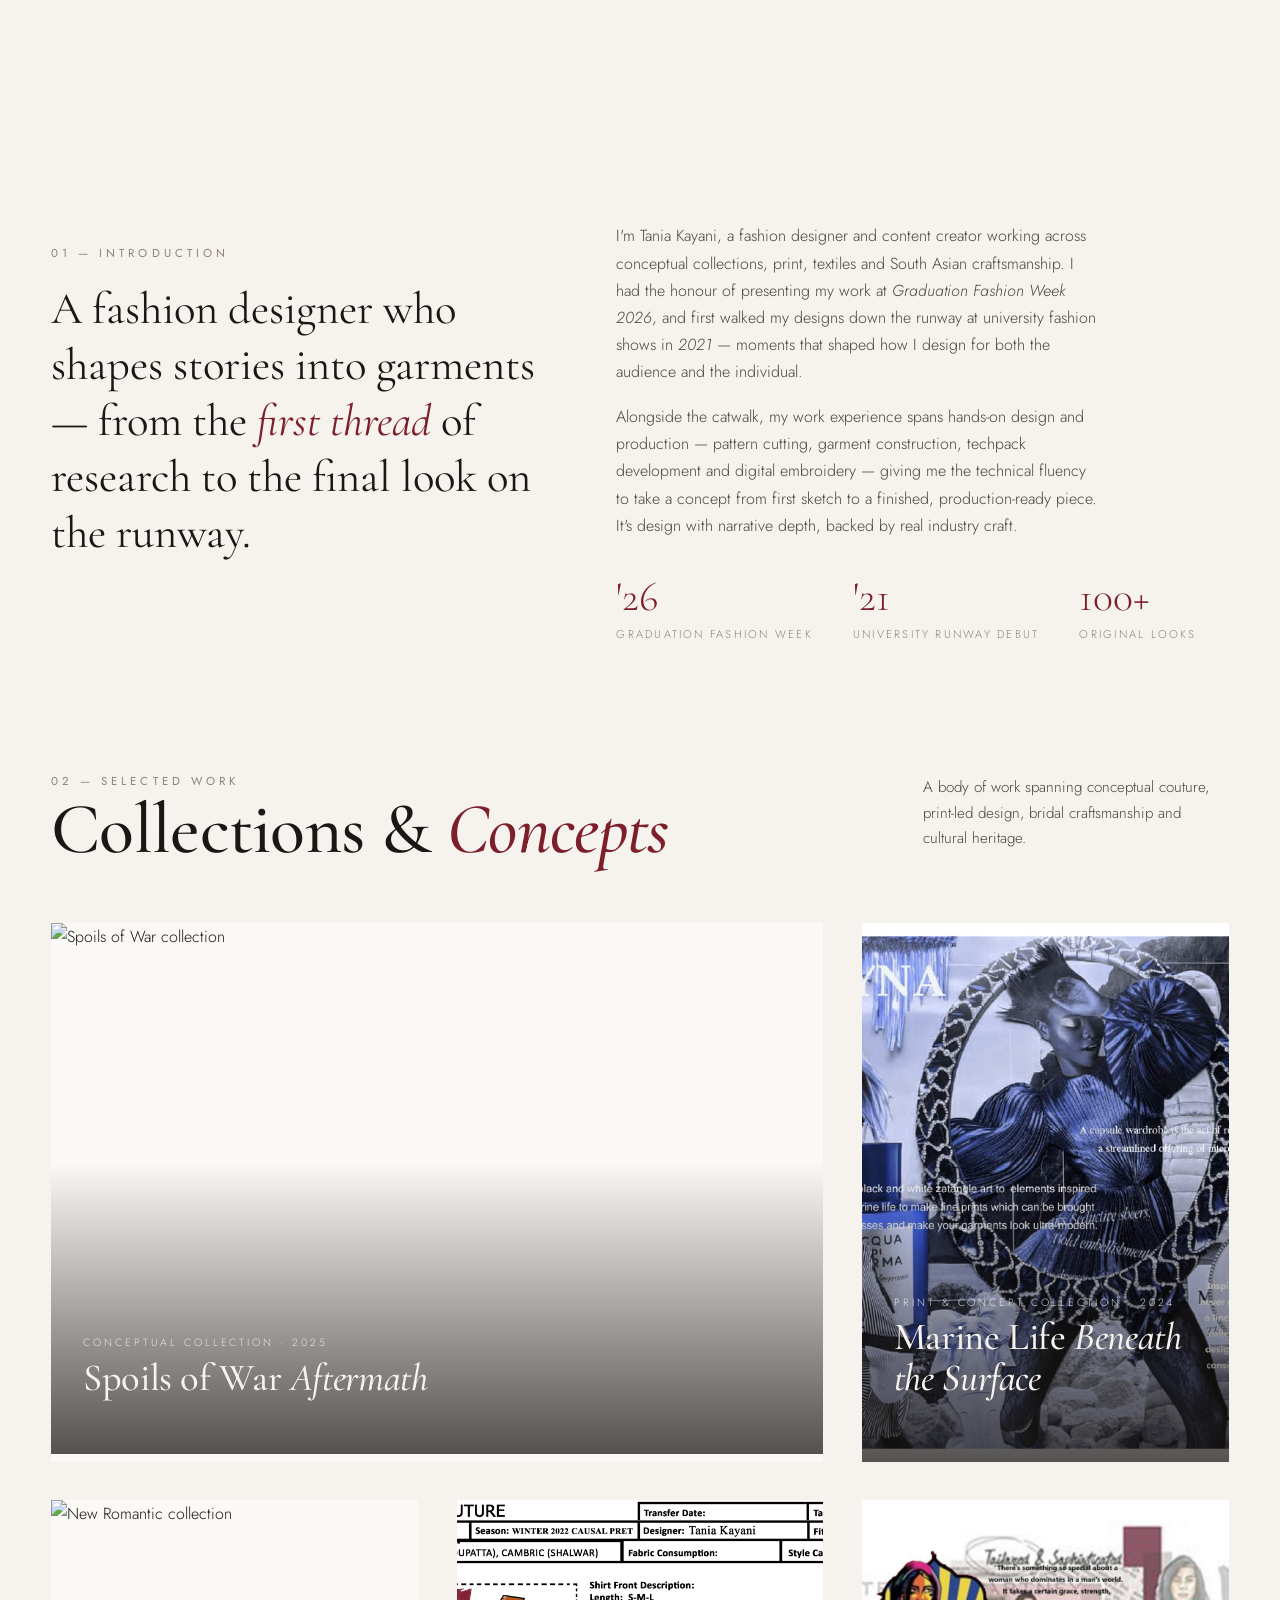
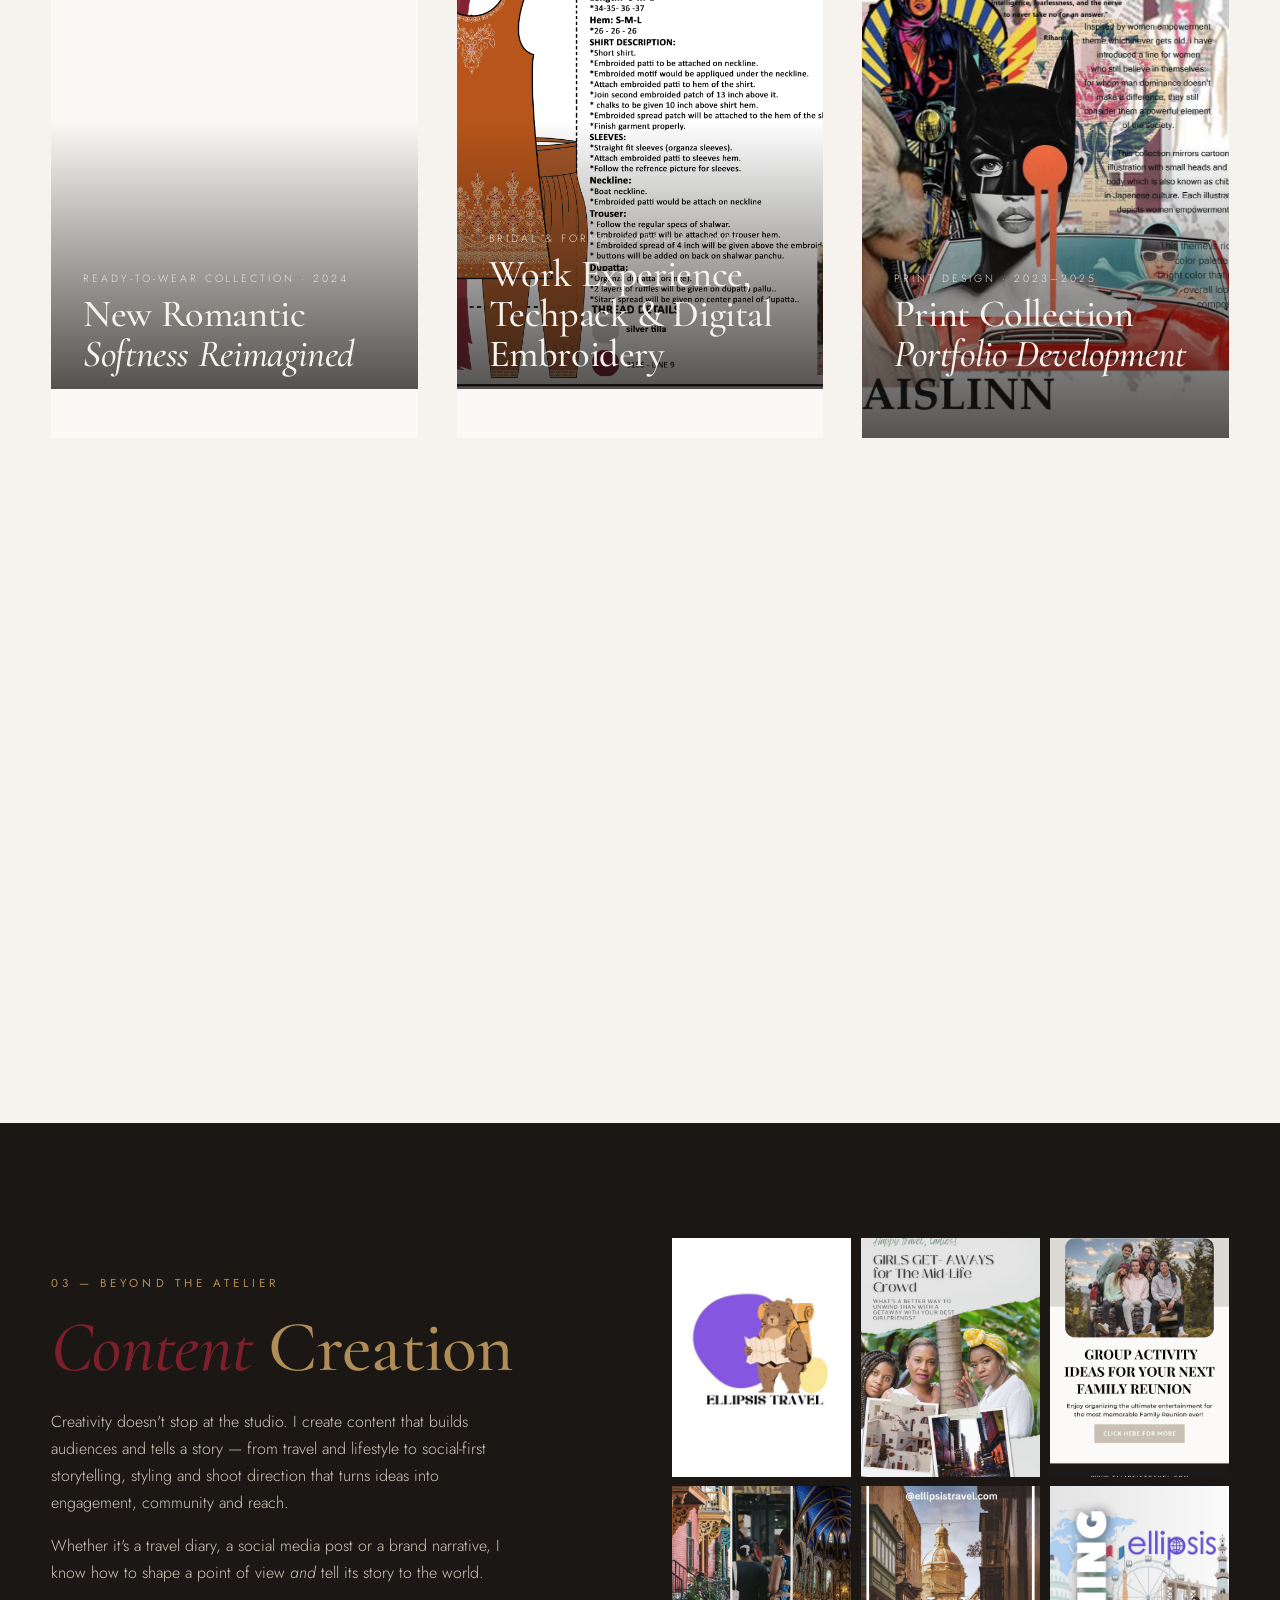
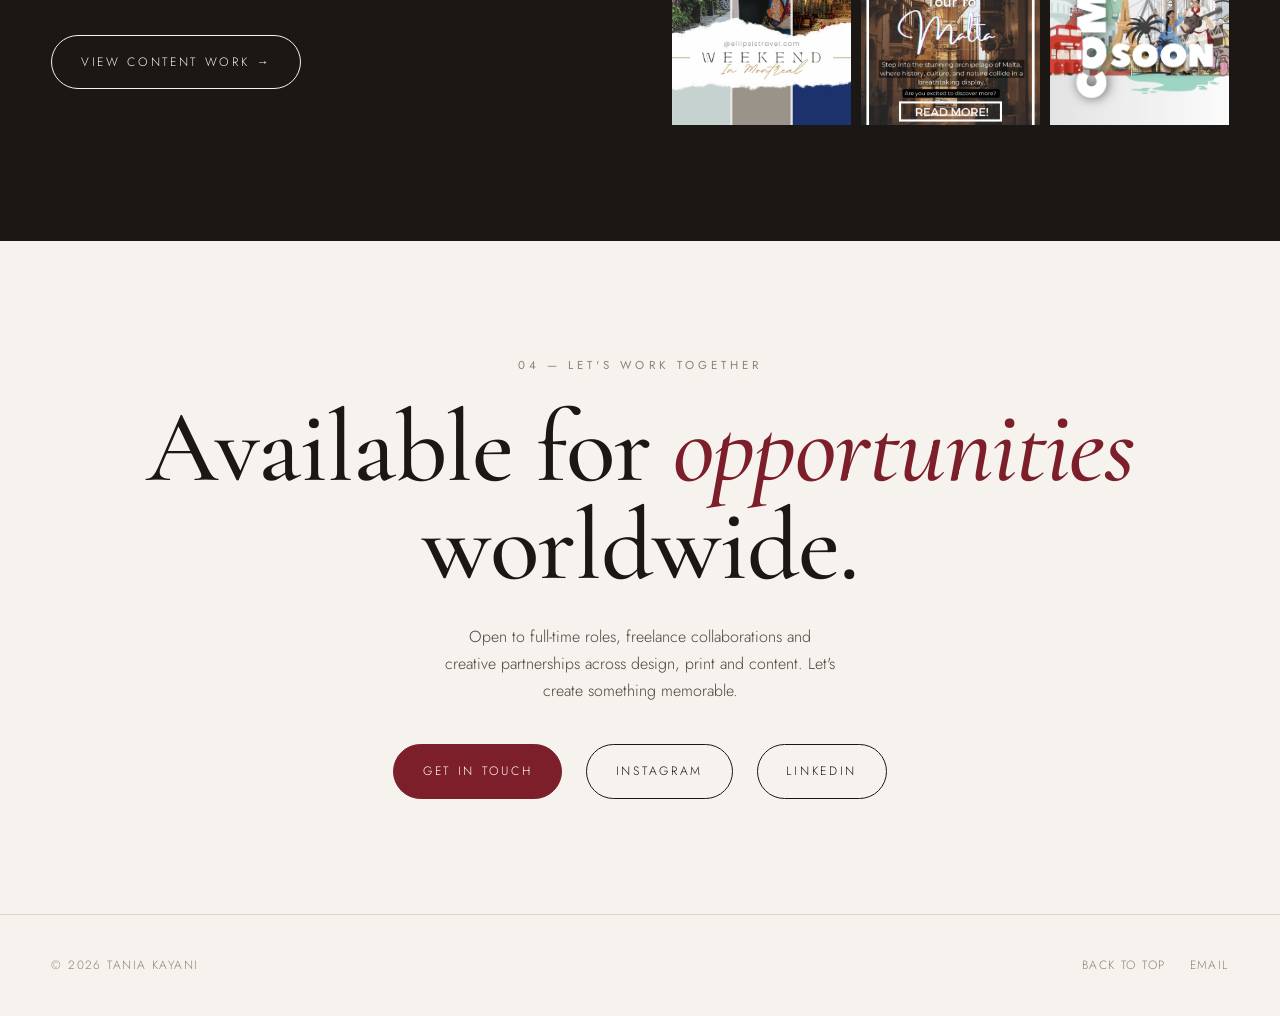
==== commit ade05ea9: "Move garment slider to top of homepage; hero uses garment image" ====
--- a/index.html
+++ b/index.html
@@ -37,6 +37,26 @@
         <p class="hero__tagline">Designing considered collections where craft, culture and concept meet.</p>
         <span class="hero__scroll">Scroll &darr;</span>
       </div>
+    </div>
+  </section>
+
+  <!-- My Garments slider -->
+  <section class="section garments" id="garments" style="padding-top:clamp(3rem,7vw,6rem)">
+    <div class="wrap">
+      <div class="head reveal">
+        <div>
+          <div class="eyebrow">Made by Hand</div>
+          <h2 class="head__title">My <em>Garments</em></h2>
+        </div>
+        <p class="head__note">Finished pieces I designed and constructed — on the runway, in the studio and on the stand.</p>
+      </div>
+    </div>
+    <div class="slider reveal" id="garmentSlider">
+      <button class="slider__btn slider__prev" aria-label="Previous">&#8249;</button>
+      <div class="slider__viewport">
+        <div class="slider__track" id="garmentTrack"></div>
+      </div>
+      <button class="slider__btn slider__next" aria-label="Next">&#8250;</button>
     </div>
   </section>
 
@@ -83,26 +103,6 @@
         <p class="head__note">A body of work spanning conceptual couture, print-led design, bridal craftsmanship and cultural heritage.</p>
       </div>
       <div class="collections" id="collections"></div>
-    </div>
-  </section>
-
-  <!-- My Garments slider -->
-  <section class="section garments" id="garments" style="padding-top:0">
-    <div class="wrap">
-      <div class="head reveal">
-        <div>
-          <div class="eyebrow">Made by Hand</div>
-          <h2 class="head__title">My <em>Garments</em></h2>
-        </div>
-        <p class="head__note">Finished pieces I designed and constructed — on the runway, in the studio and on the stand.</p>
-      </div>
-    </div>
-    <div class="slider reveal" id="garmentSlider">
-      <button class="slider__btn slider__prev" aria-label="Previous">&#8249;</button>
-      <div class="slider__viewport">
-        <div class="slider__track" id="garmentTrack"></div>
-      </div>
-      <button class="slider__btn slider__next" aria-label="Next">&#8250;</button>
     </div>
   </section>
 
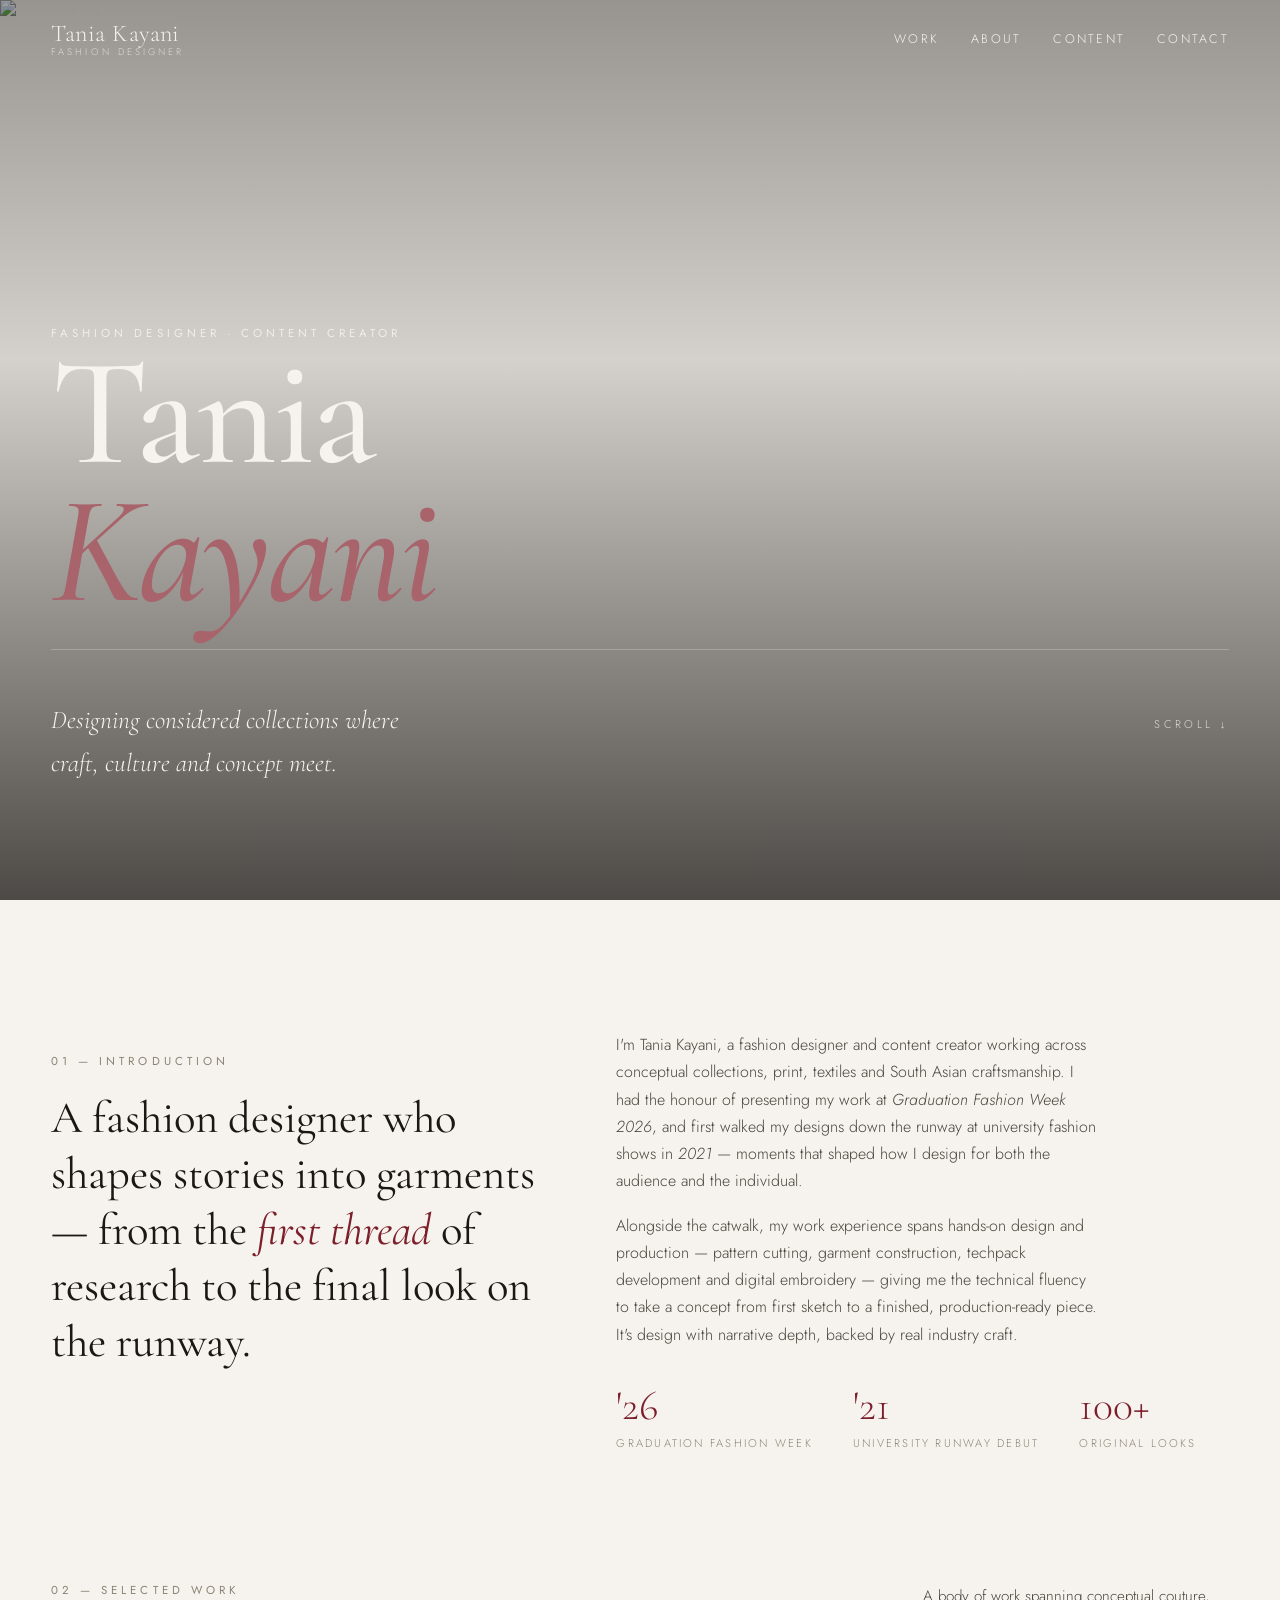
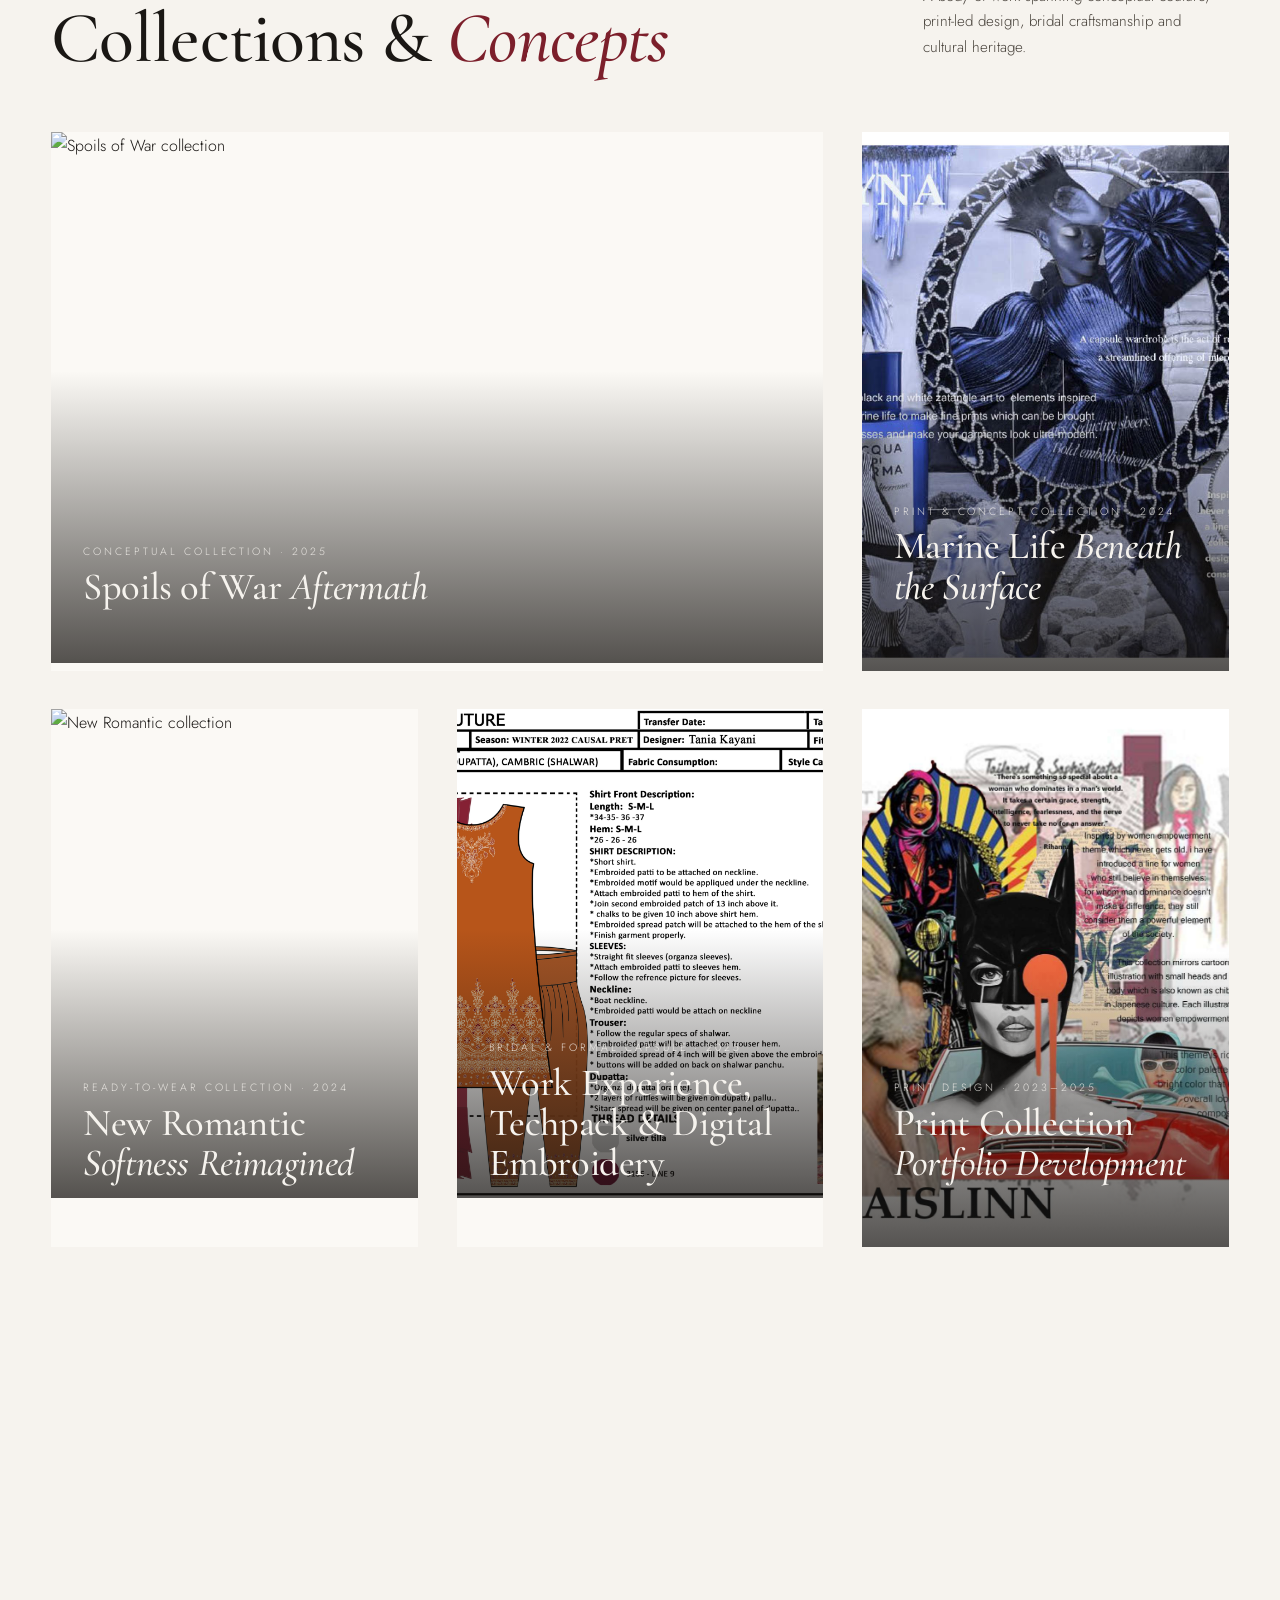
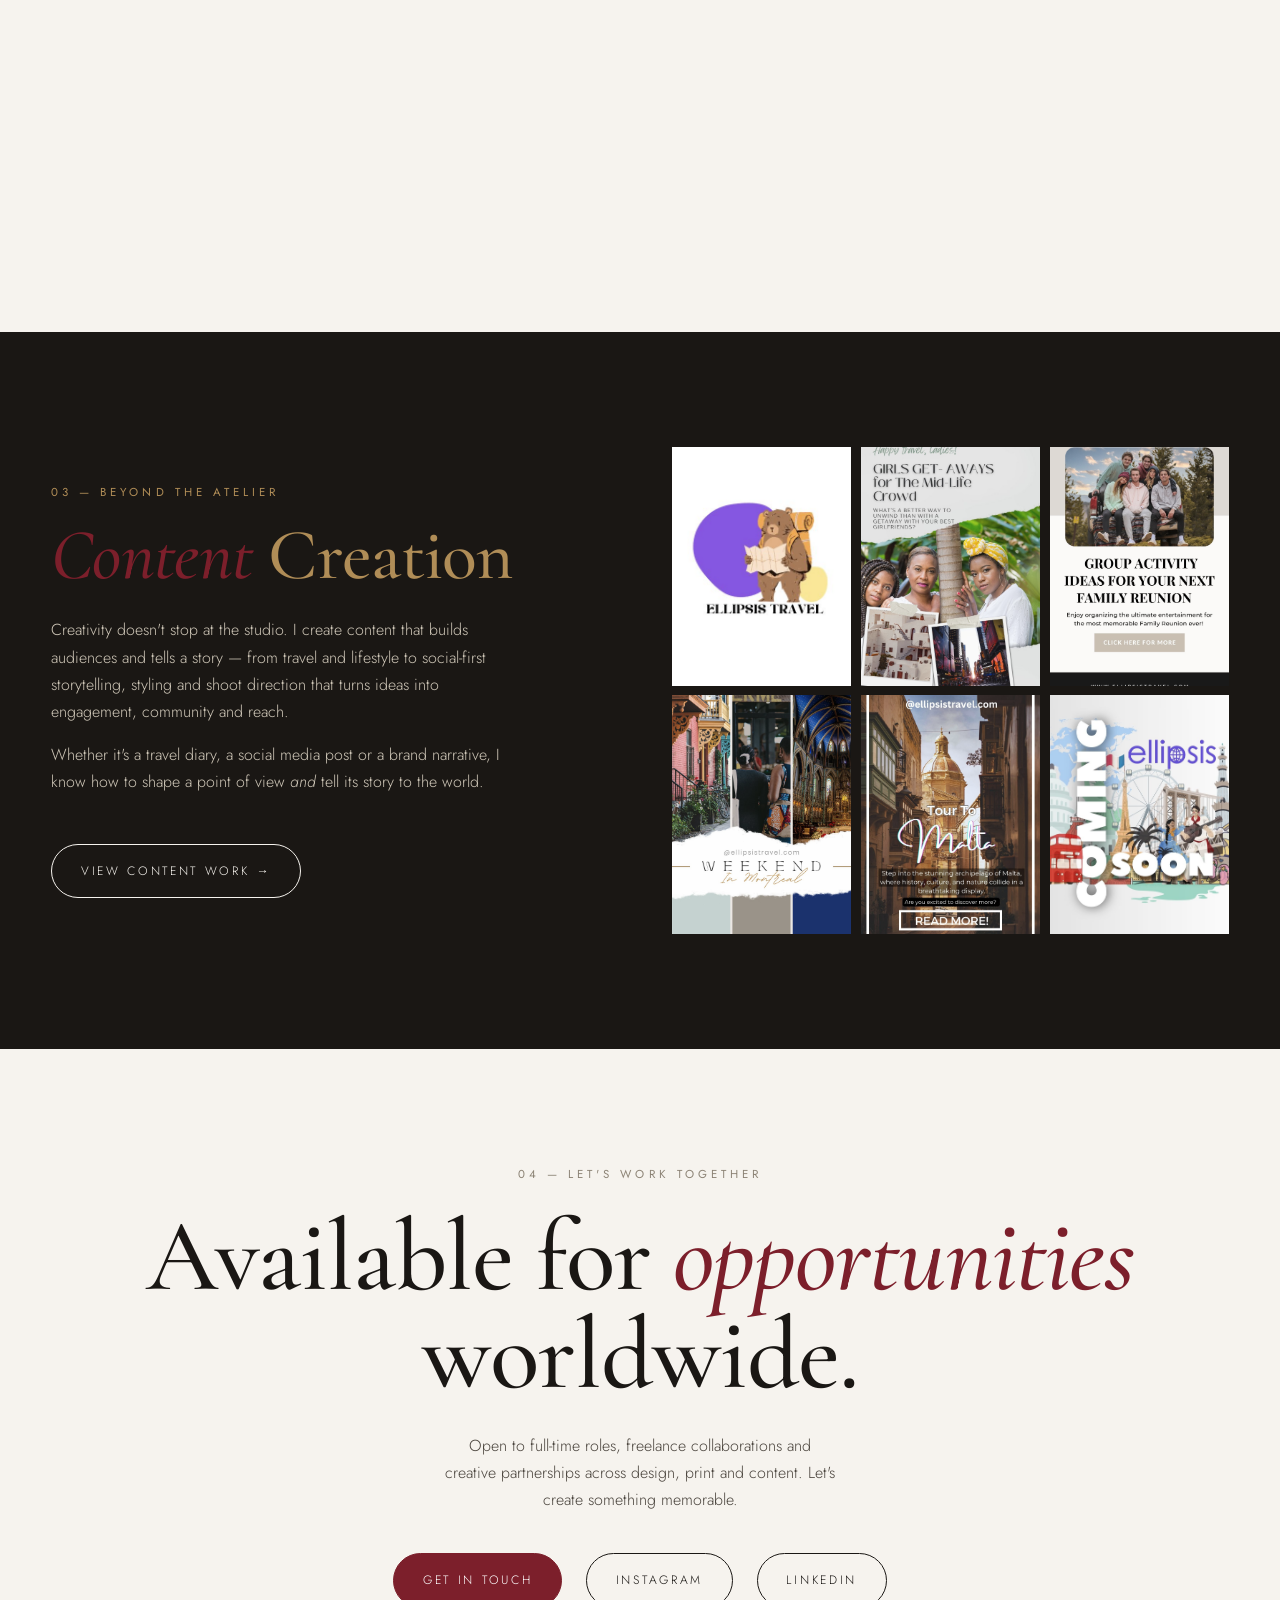
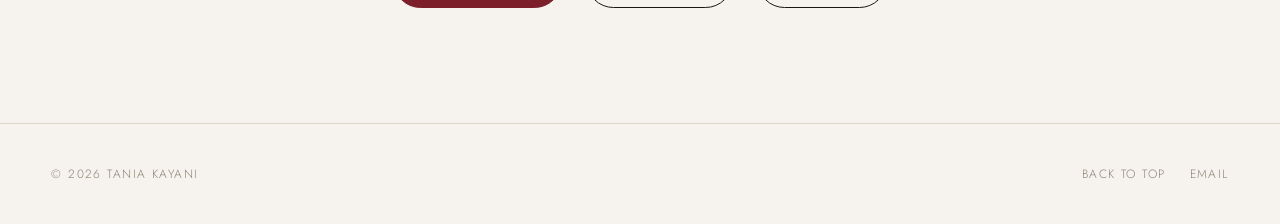
==== commit b3095f4c: "Hero: full-screen crossfade slideshow of garment images" ====
--- a/index.html
+++ b/index.html
@@ -29,7 +29,7 @@
 
   <!-- Hero -->
   <section class="hero" id="top">
-    <div class="hero__bg"><img id="heroImg" alt="Signature look by Tania Kayani" /></div>
+    <div class="hero__bg hero__slideshow" id="heroSlideshow"></div>
     <div class="hero__inner wrap">
       <div class="eyebrow reveal" style="color:rgba(246,243,238,.85)">Fashion Designer &middot; Content Creator</div>
       <h1 class="hero__title reveal">Tania<br /><em>Kayani</em></h1>
@@ -37,26 +37,6 @@
         <p class="hero__tagline">Designing considered collections where craft, culture and concept meet.</p>
         <span class="hero__scroll">Scroll &darr;</span>
       </div>
-    </div>
-  </section>
-
-  <!-- My Garments slider -->
-  <section class="section garments" id="garments" style="padding-top:clamp(3rem,7vw,6rem)">
-    <div class="wrap">
-      <div class="head reveal">
-        <div>
-          <div class="eyebrow">Made by Hand</div>
-          <h2 class="head__title">My <em>Garments</em></h2>
-        </div>
-        <p class="head__note">Finished pieces I designed and constructed — on the runway, in the studio and on the stand.</p>
-      </div>
-    </div>
-    <div class="slider reveal" id="garmentSlider">
-      <button class="slider__btn slider__prev" aria-label="Previous">&#8249;</button>
-      <div class="slider__viewport">
-        <div class="slider__track" id="garmentTrack"></div>
-      </div>
-      <button class="slider__btn slider__next" aria-label="Next">&#8250;</button>
     </div>
   </section>
 
--- a/css/style.css
+++ b/css/style.css
@@ -130,6 +130,8 @@
 }
 .hero__bg { position: absolute; inset: 0; z-index: 0; }
 .hero__bg img { width: 100%; height: 100%; object-fit: cover; filter: grayscale(0.15) contrast(1.02); }
+.hero__slideshow img { position: absolute; inset: 0; opacity: 0; transition: opacity 1.4s var(--ease); }
+.hero__slideshow img.is-active { opacity: 1; }
 .hero__bg::after {
   content: '';
   position: absolute; inset: 0;
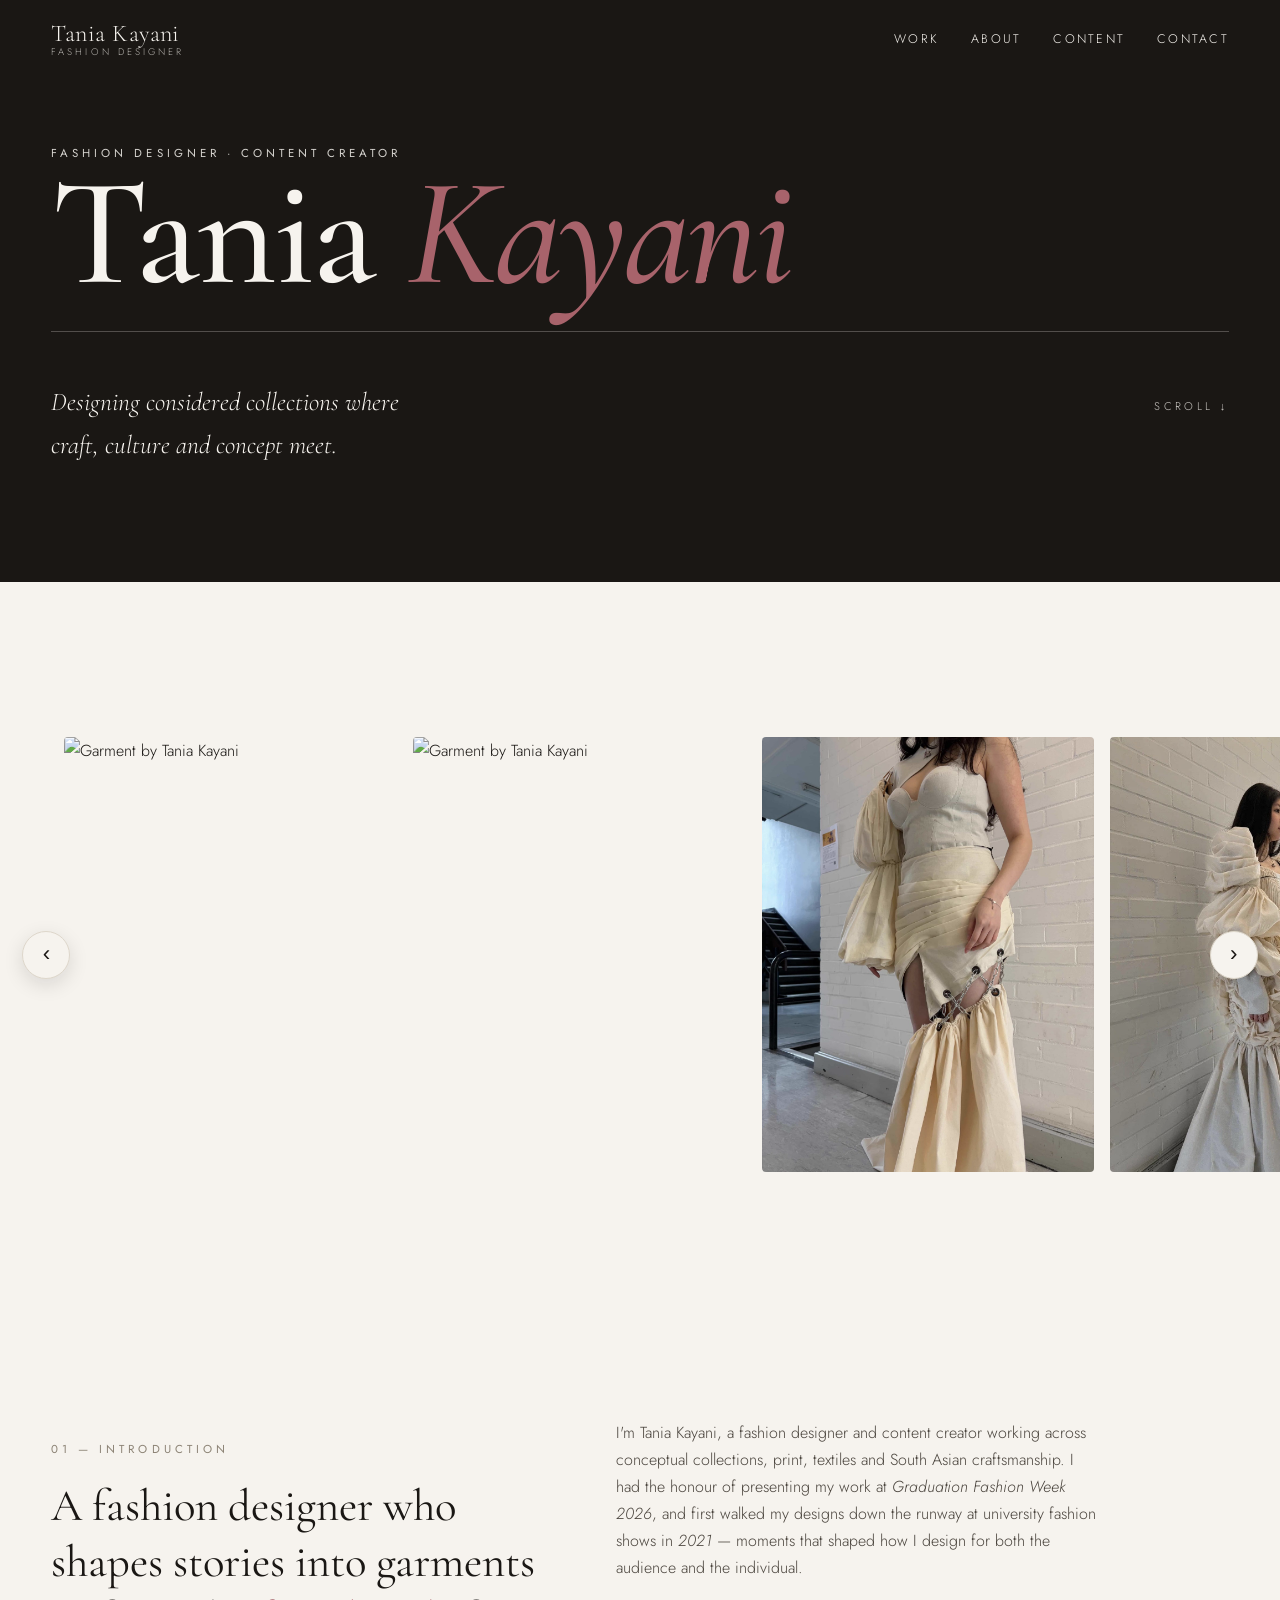
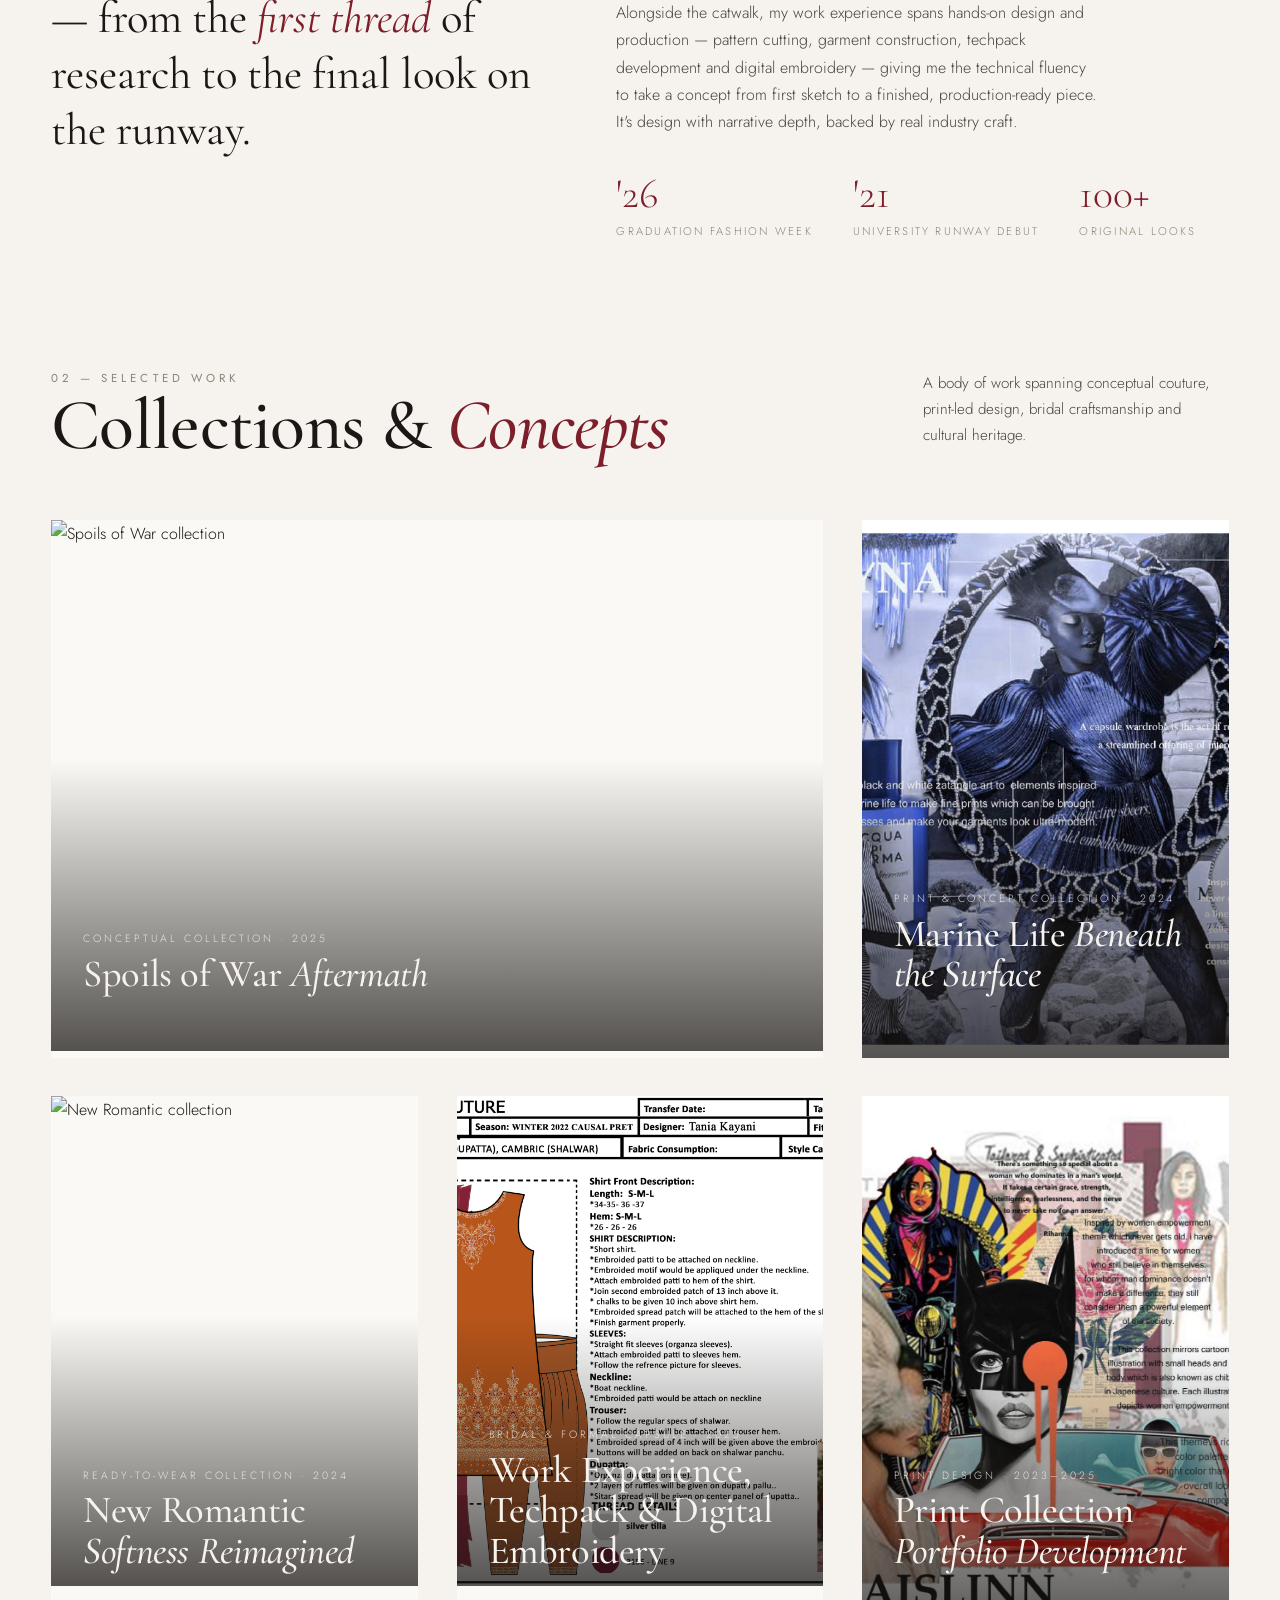
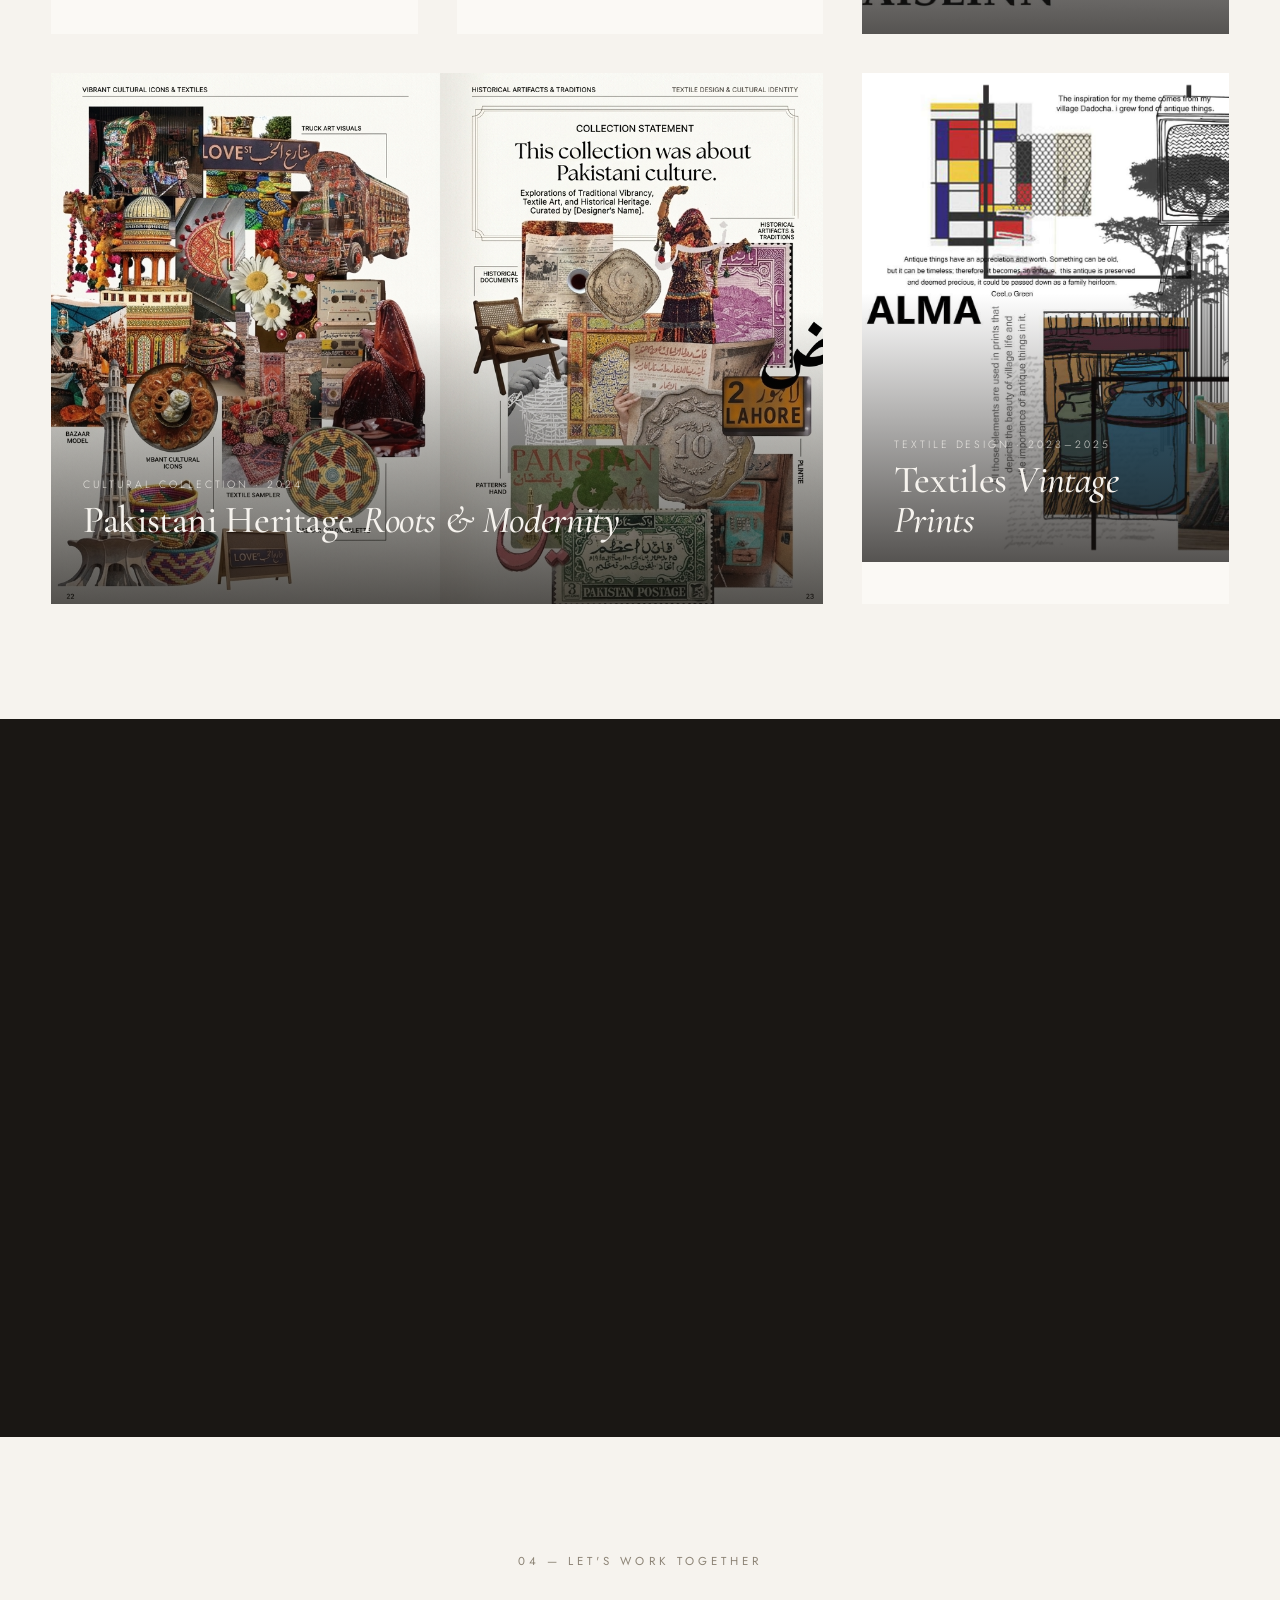
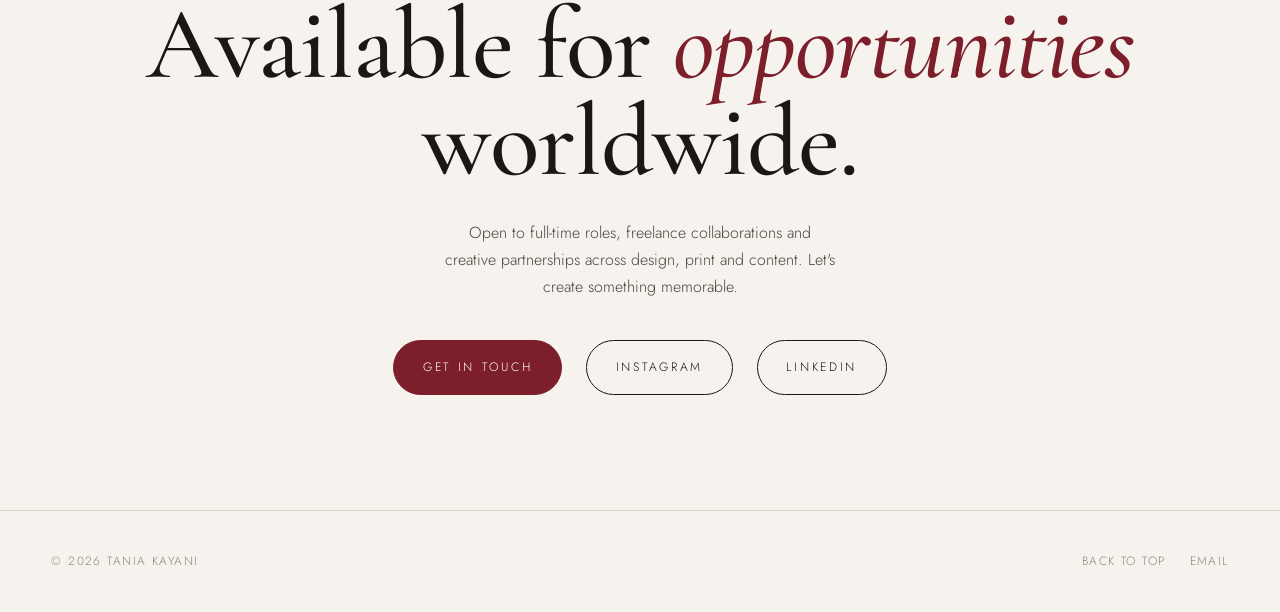
==== commit e1b683da: "Remove My Garments heading; slider sits inline on homepage" ====
--- a/index.html
+++ b/index.html
@@ -28,15 +28,25 @@
   </header>
 
   <!-- Hero -->
-  <section class="hero" id="top">
-    <div class="hero__bg hero__slideshow" id="heroSlideshow"></div>
+  <section class="hero hero--compact" id="top">
     <div class="hero__inner wrap">
       <div class="eyebrow reveal" style="color:rgba(246,243,238,.85)">Fashion Designer &middot; Content Creator</div>
-      <h1 class="hero__title reveal">Tania<br /><em>Kayani</em></h1>
+      <h1 class="hero__title reveal">Tania <em>Kayani</em></h1>
       <div class="hero__meta reveal">
         <p class="hero__tagline">Designing considered collections where craft, culture and concept meet.</p>
         <span class="hero__scroll">Scroll &darr;</span>
       </div>
+    </div>
+  </section>
+
+  <!-- My Garments slider -->
+  <section class="section garments" id="garments">
+    <div class="slider reveal" id="garmentSlider">
+      <button class="slider__btn slider__prev" aria-label="Previous">&#8249;</button>
+      <div class="slider__viewport">
+        <div class="slider__track" id="garmentTrack"></div>
+      </div>
+      <button class="slider__btn slider__next" aria-label="Next">&#8250;</button>
     </div>
   </section>
 
--- a/css/style.css
+++ b/css/style.css
@@ -130,8 +130,7 @@
 }
 .hero__bg { position: absolute; inset: 0; z-index: 0; }
 .hero__bg img { width: 100%; height: 100%; object-fit: cover; filter: grayscale(0.15) contrast(1.02); }
-.hero__slideshow img { position: absolute; inset: 0; opacity: 0; transition: opacity 1.4s var(--ease); }
-.hero__slideshow img.is-active { opacity: 1; }
+.hero--compact { min-height: auto; background: var(--ink); padding-top: clamp(7rem, 12vw, 9rem); }
 .hero__bg::after {
   content: '';
   position: absolute; inset: 0;
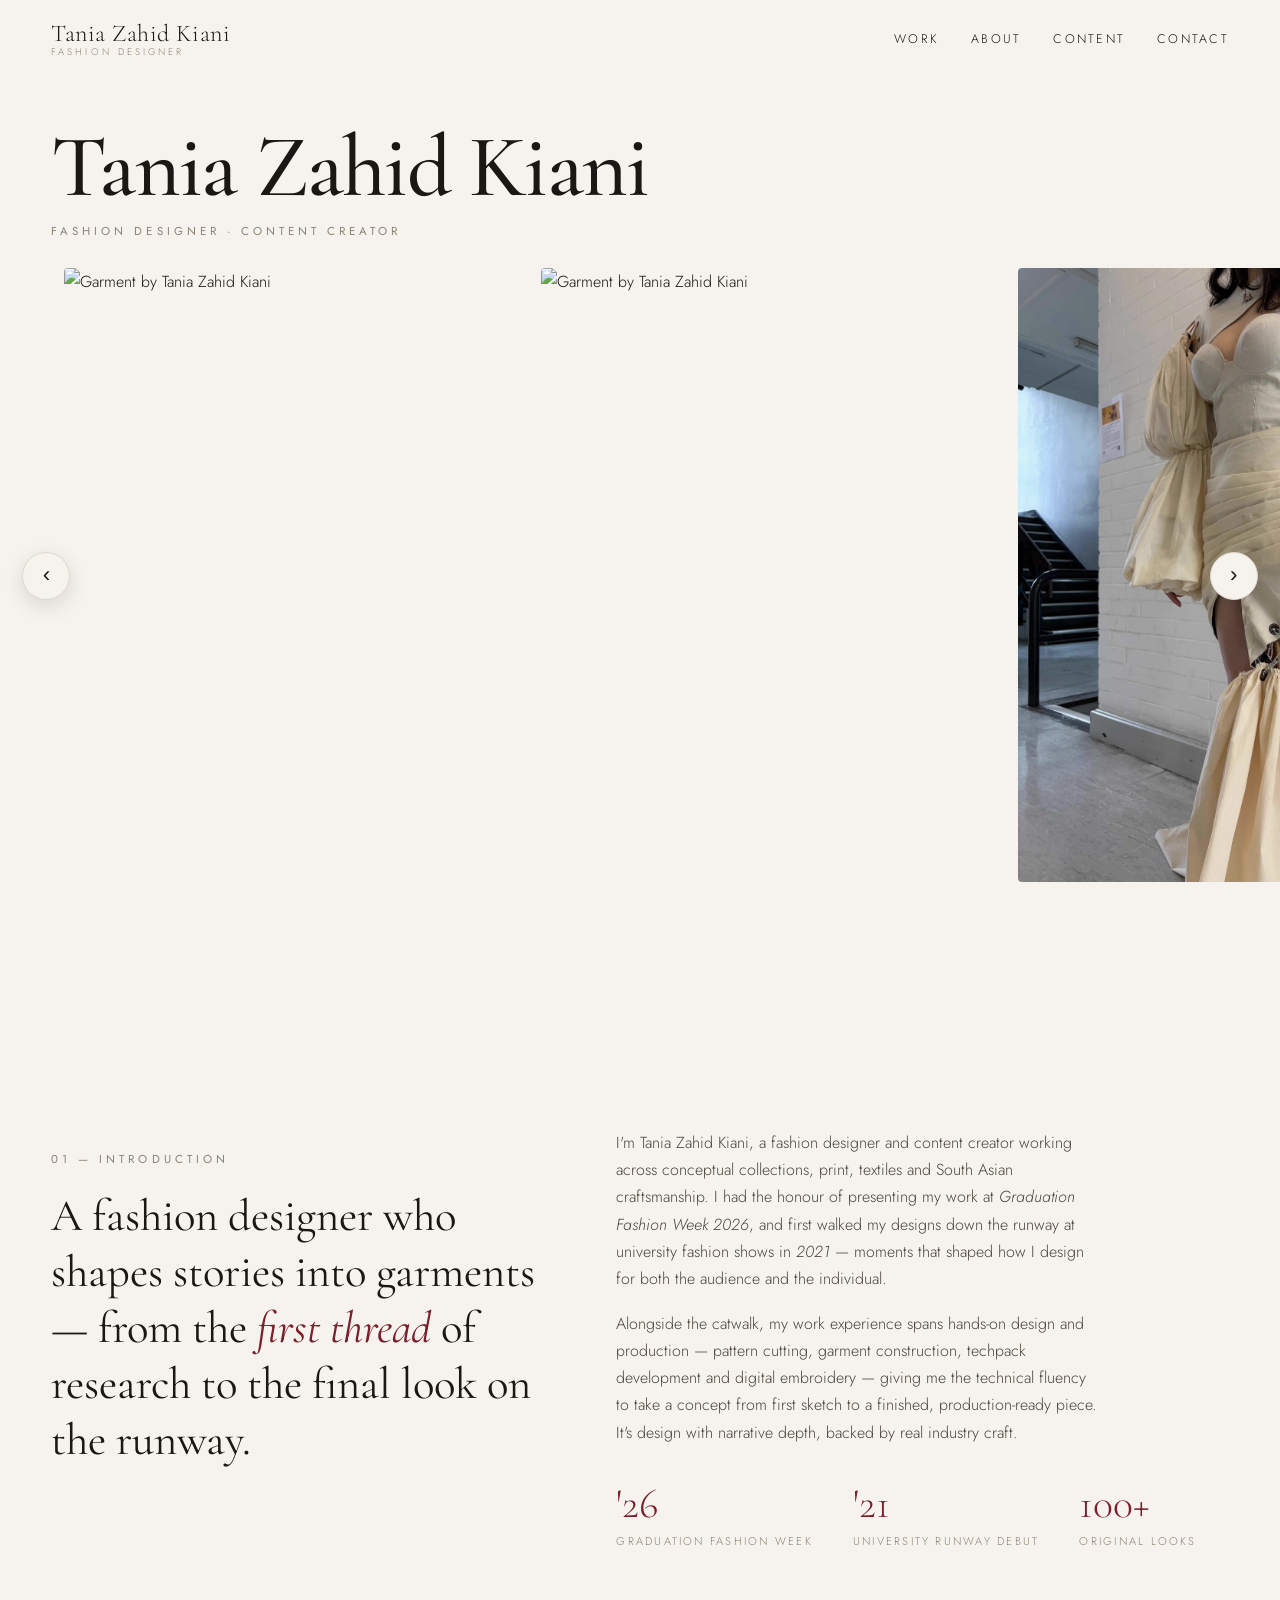
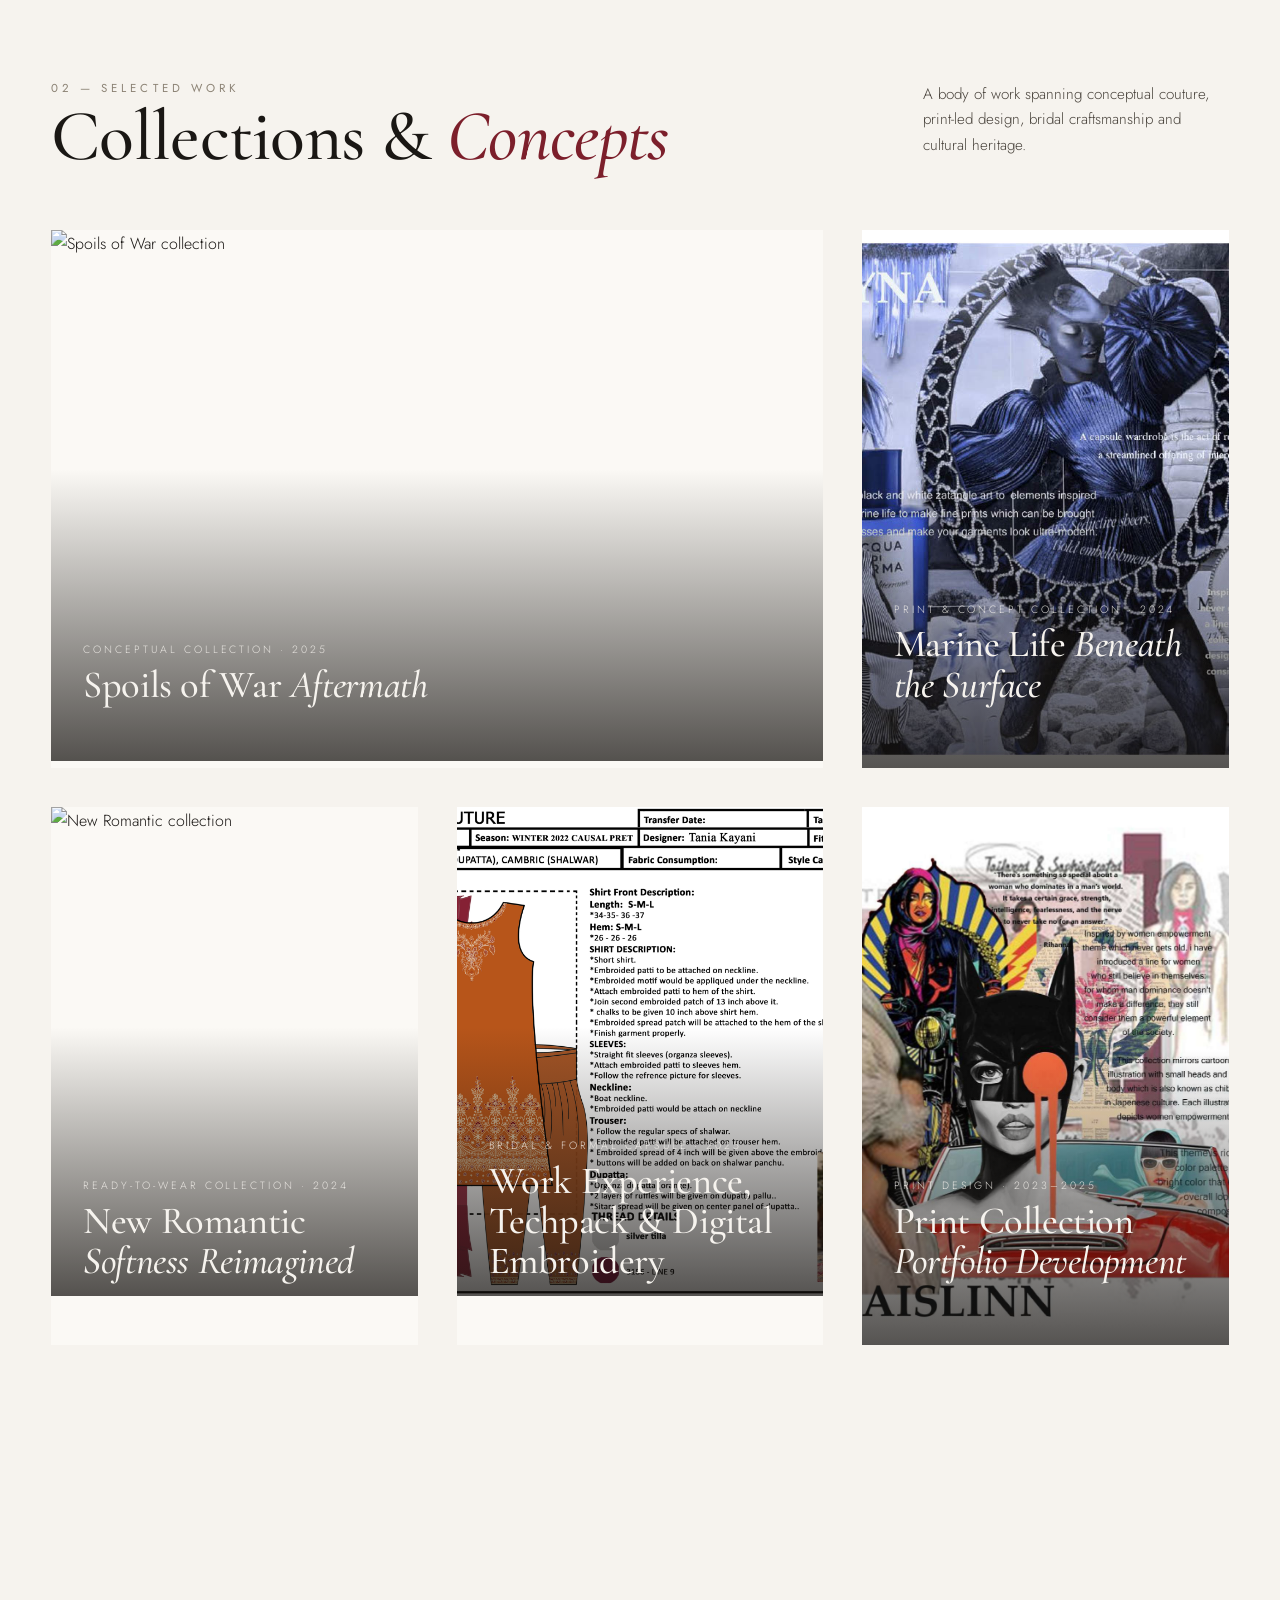
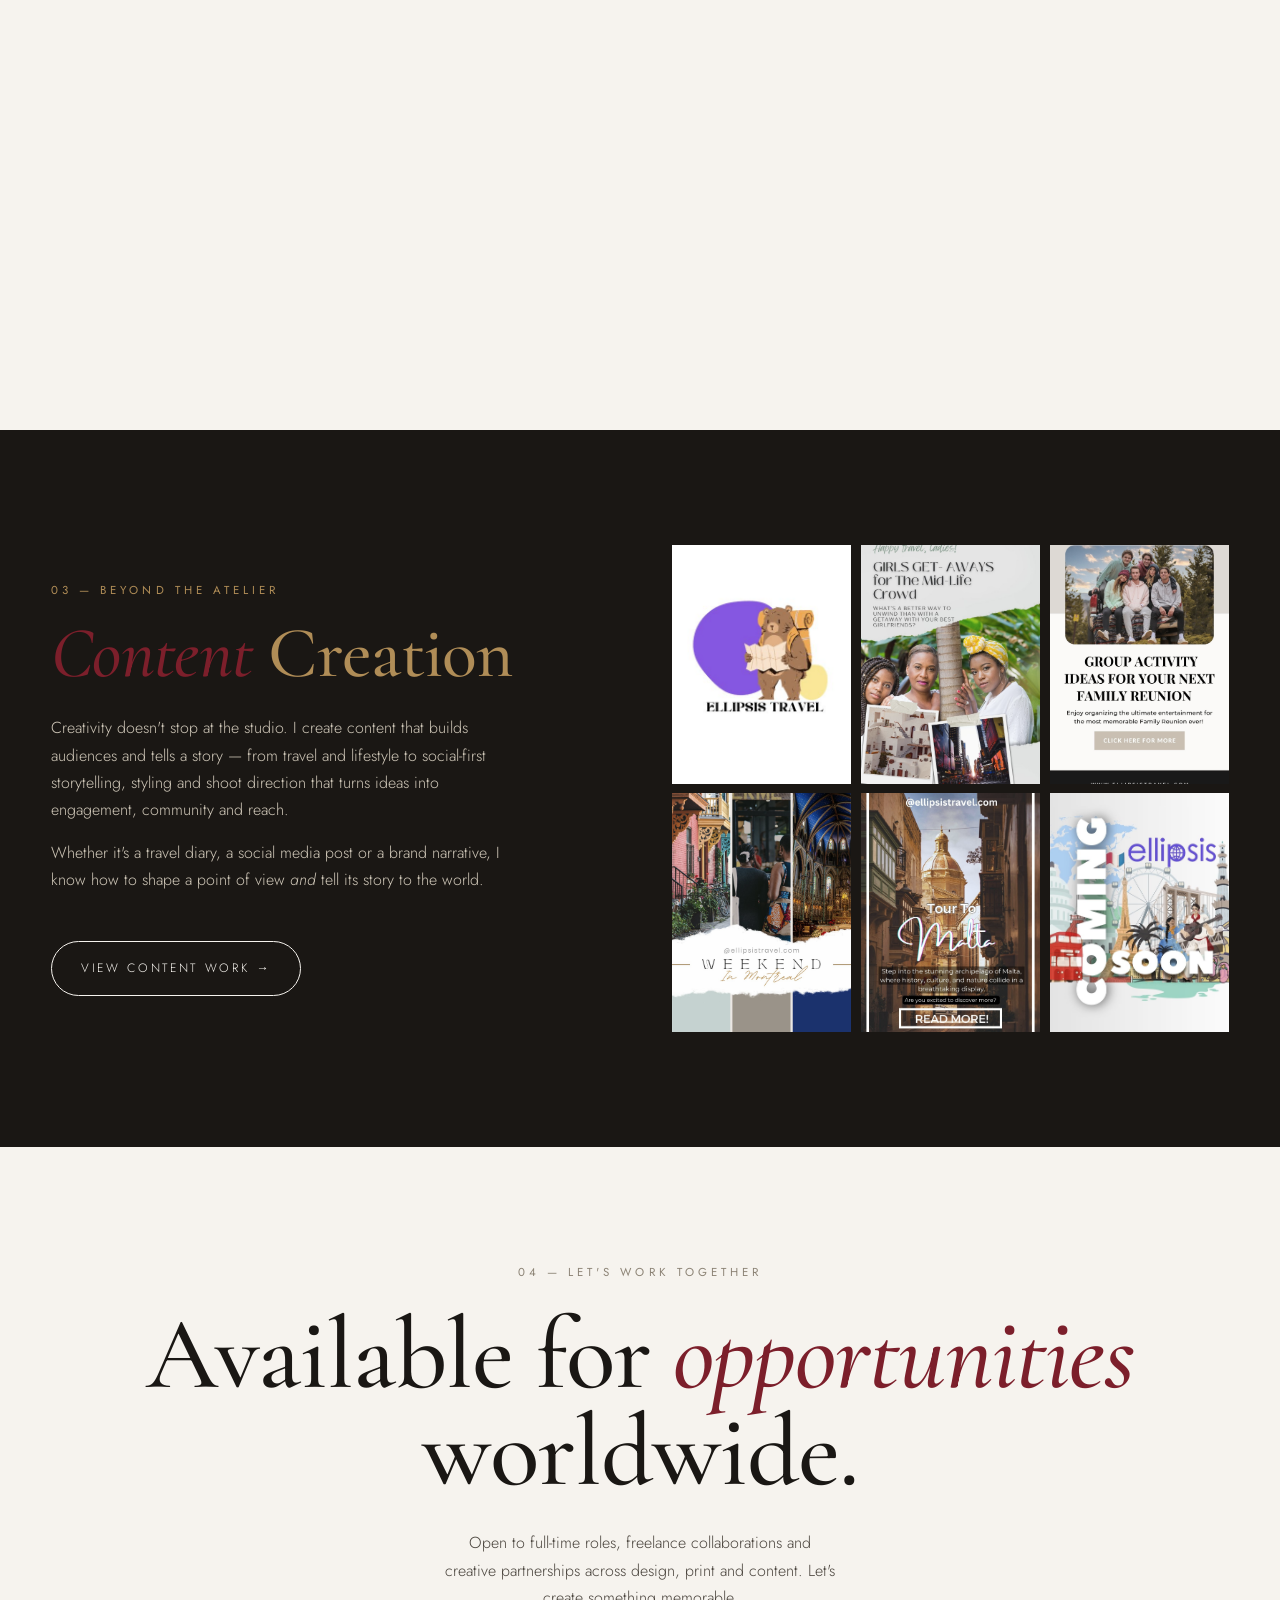
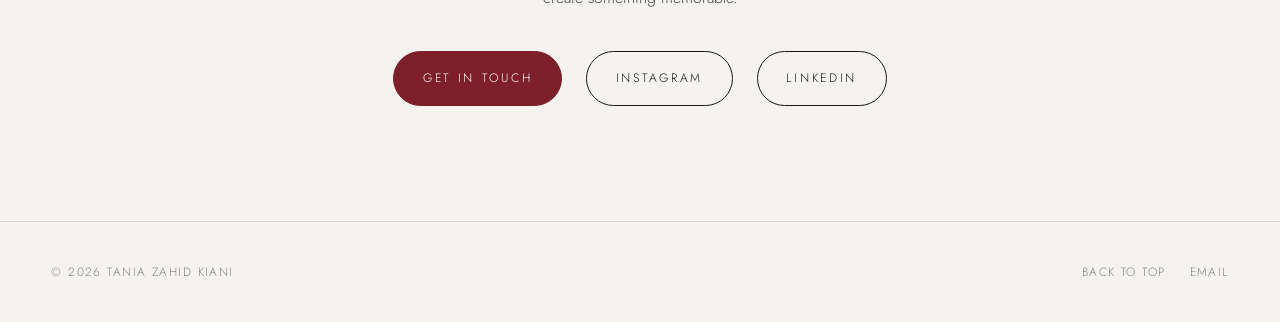
==== commit e1d3901b: "Reduce gap between hero role line and garment slider" ====
--- a/index.html
+++ b/index.html
@@ -3,8 +3,8 @@
 <head>
   <meta charset="UTF-8" />
   <meta name="viewport" content="width=device-width, initial-scale=1.0" />
-  <title>Tania Kayani — Fashion Designer &amp; Content Creator</title>
-  <meta name="description" content="The portfolio of Tania Kayani — fashion designer and content creator. Conceptual collections spanning couture, print, textiles and South Asian craftsmanship." />
+  <title>Tania Zahid Kiani — Fashion Designer &amp; Content Creator</title>
+  <meta name="description" content="The portfolio of Tania Zahid Kiani — fashion designer and content creator. Conceptual collections spanning couture, print, textiles and South Asian craftsmanship." />
   <link rel="preconnect" href="https://fonts.googleapis.com" />
   <link rel="preconnect" href="https://fonts.gstatic.com" crossorigin />
   <link href="https://fonts.googleapis.com/css2?family=Cormorant+Garamond:ital,wght@0,400;0,500;0,600;1,400;1,500&family=Jost:wght@300;400;500&display=swap" rel="stylesheet" />
@@ -13,9 +13,9 @@
 <body>
 
   <!-- Navigation -->
-  <header class="nav on-dark">
+  <header class="nav">
     <a class="nav__brand" href="index.html">
-      <div class="nav__brand-name">Tania Kayani</div>
+      <div class="nav__brand-name">Tania Zahid Kiani</div>
       <div class="nav__brand-sub">Fashion Designer</div>
     </a>
     <nav class="nav__links" aria-label="Primary">
@@ -30,12 +30,8 @@
   <!-- Hero -->
   <section class="hero hero--compact" id="top">
     <div class="hero__inner wrap">
-      <div class="eyebrow reveal" style="color:rgba(246,243,238,.85)">Fashion Designer &middot; Content Creator</div>
-      <h1 class="hero__title reveal">Tania <em>Kayani</em></h1>
-      <div class="hero__meta reveal">
-        <p class="hero__tagline">Designing considered collections where craft, culture and concept meet.</p>
-        <span class="hero__scroll">Scroll &darr;</span>
-      </div>
+      <h1 class="hero__title reveal">Tania Zahid Kiani</h1>
+      <div class="eyebrow reveal">Fashion Designer &middot; Content Creator</div>
     </div>
   </section>
 
@@ -61,7 +57,7 @@
       </div>
       <div class="intro__body reveal">
         <p>
-          I'm Tania Kayani, a fashion designer and content creator working across conceptual
+          I'm Tania Zahid Kiani, a fashion designer and content creator working across conceptual
           collections, print, textiles and South Asian craftsmanship. I had the honour of
           presenting my work at <em>Graduation Fashion Week 2026</em>, and first walked my
           designs down the runway at university fashion shows in <em>2021</em> — moments that
@@ -139,7 +135,7 @@
   <!-- Footer -->
   <footer class="footer">
     <div class="wrap footer__row">
-      <span>&copy; <span id="year"></span> Tania Kayani</span>
+      <span>&copy; <span id="year"></span> Tania Zahid Kiani</span>
       <div class="footer__links">
         <a href="#top">Back to top</a>
         <a href="mailto:tania.kayani@example.com">Email</a>
--- a/css/style.css
+++ b/css/style.css
@@ -130,7 +130,11 @@
 }
 .hero__bg { position: absolute; inset: 0; z-index: 0; }
 .hero__bg img { width: 100%; height: 100%; object-fit: cover; filter: grayscale(0.15) contrast(1.02); }
-.hero--compact { min-height: auto; background: var(--ink); padding-top: clamp(7rem, 12vw, 9rem); }
+.hero--compact { min-height: auto; background: var(--bg); color: var(--ink); padding-top: clamp(6rem, 11vw, 8rem); }
+.hero--compact .hero__inner { padding-bottom: clamp(0.4rem, 1.2vw, 0.8rem); }
+.hero--compact .hero__title { font-size: clamp(2.6rem, 8vw, 5.5rem); }
+.hero--compact .eyebrow { margin-top: 0.9rem; }
+.hero--compact + .garments { padding-top: 0; }
 .hero__bg::after {
   content: '';
   position: absolute; inset: 0;
@@ -224,11 +228,11 @@
 .feature__mosaic img:hover { filter: none; transform: scale(1.03); }
 
 /* ---------- Garment slider ---------- */
-.slider { position: relative; margin-top: clamp(1.5rem, 4vw, 2.5rem); }
+.slider { position: relative; margin-top: clamp(0.4rem, 1.2vw, 0.9rem); }
 .slider__viewport { overflow: hidden; }
 .slider__track { display: flex; gap: 1rem; padding-inline: clamp(1.2rem, 5vw, 4rem); scroll-behavior: smooth; will-change: transform; transition: transform 0.6s var(--ease); }
-.slider__slide { flex: 0 0 auto; width: clamp(220px, 26vw, 340px); }
-.slider__slide img { width: 100%; height: clamp(300px, 34vw, 460px); object-fit: cover; border-radius: 4px; cursor: pointer; filter: grayscale(0.15); transition: filter 0.5s var(--ease), transform 0.8s var(--ease); }
+.slider__slide { flex: 0 0 auto; width: clamp(300px, 36vw, 480px); }
+.slider__slide img { width: 100%; height: clamp(420px, 48vw, 640px); object-fit: cover; border-radius: 4px; cursor: pointer; filter: grayscale(0.15); transition: filter 0.5s var(--ease), transform 0.8s var(--ease); }
 .slider__slide img:hover { filter: none; transform: scale(1.02); }
 .slider__btn {
   position: absolute; top: 50%; transform: translateY(-50%); z-index: 3;
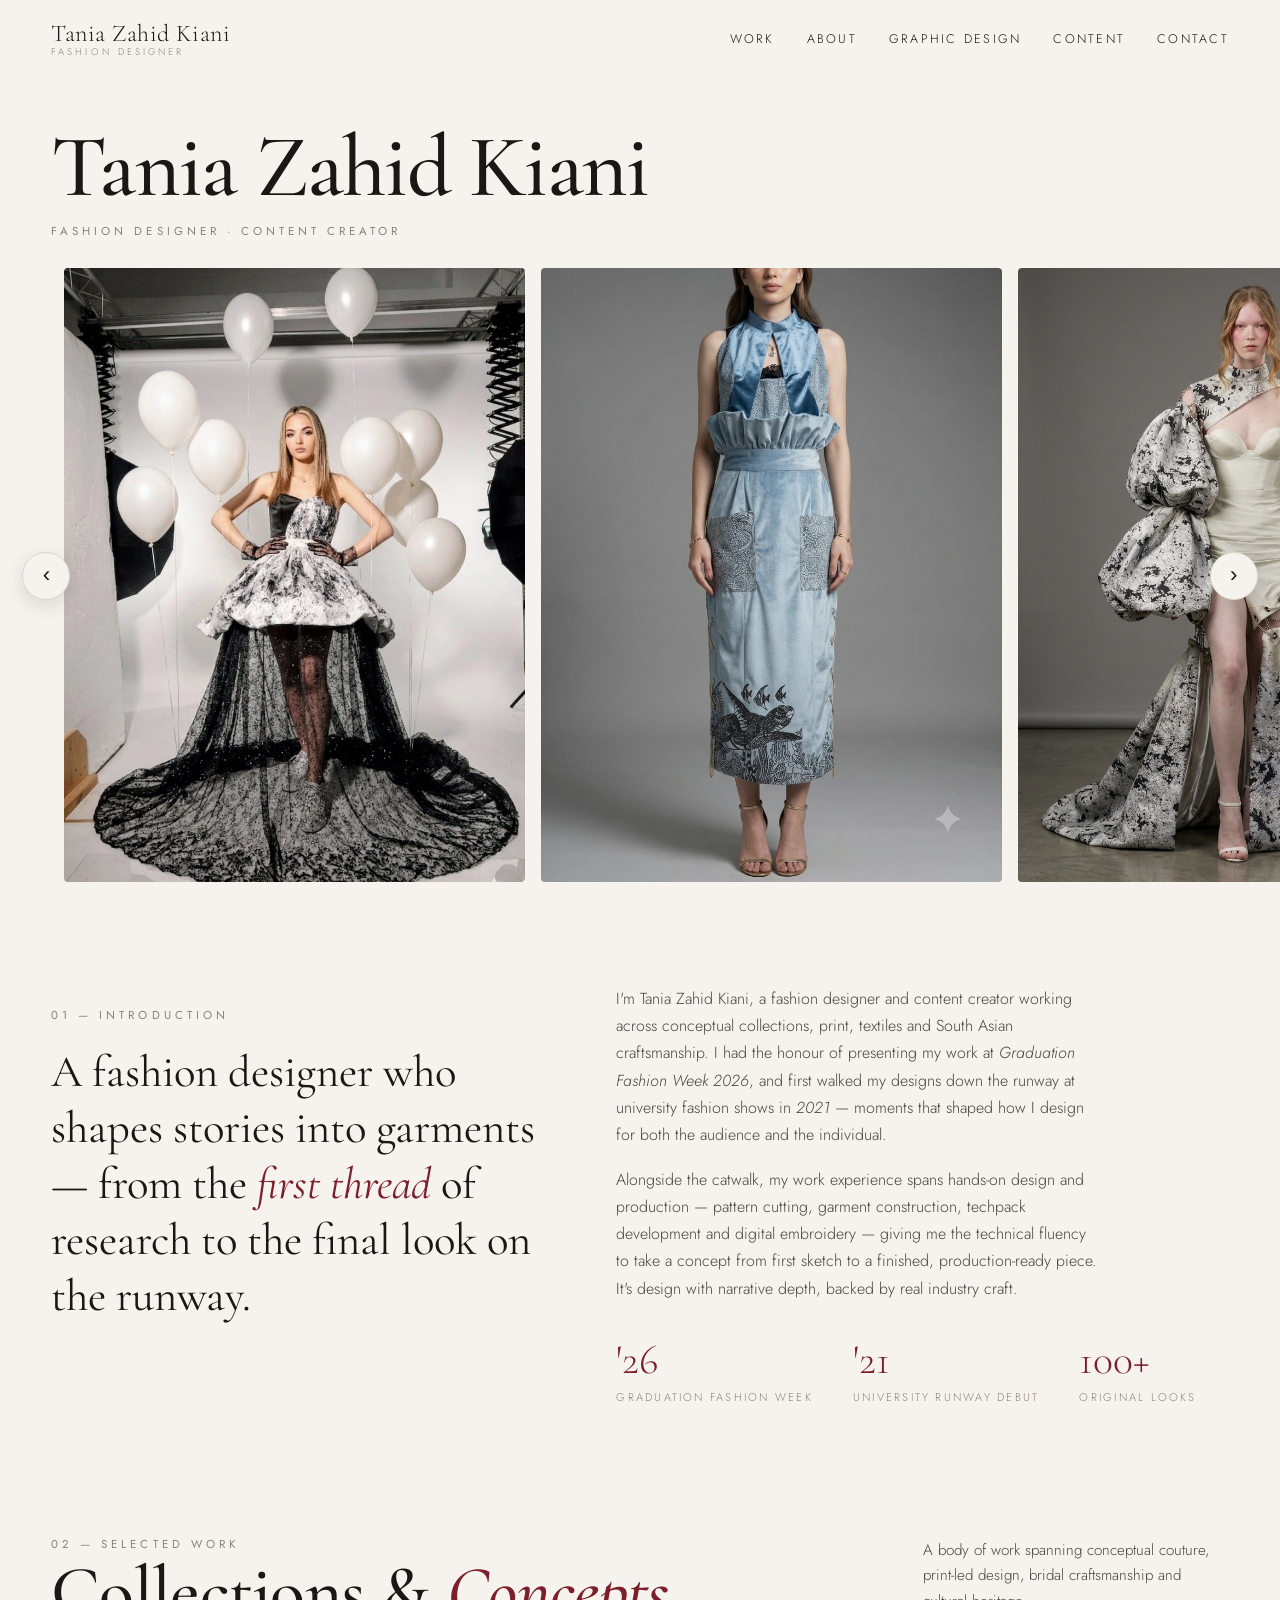
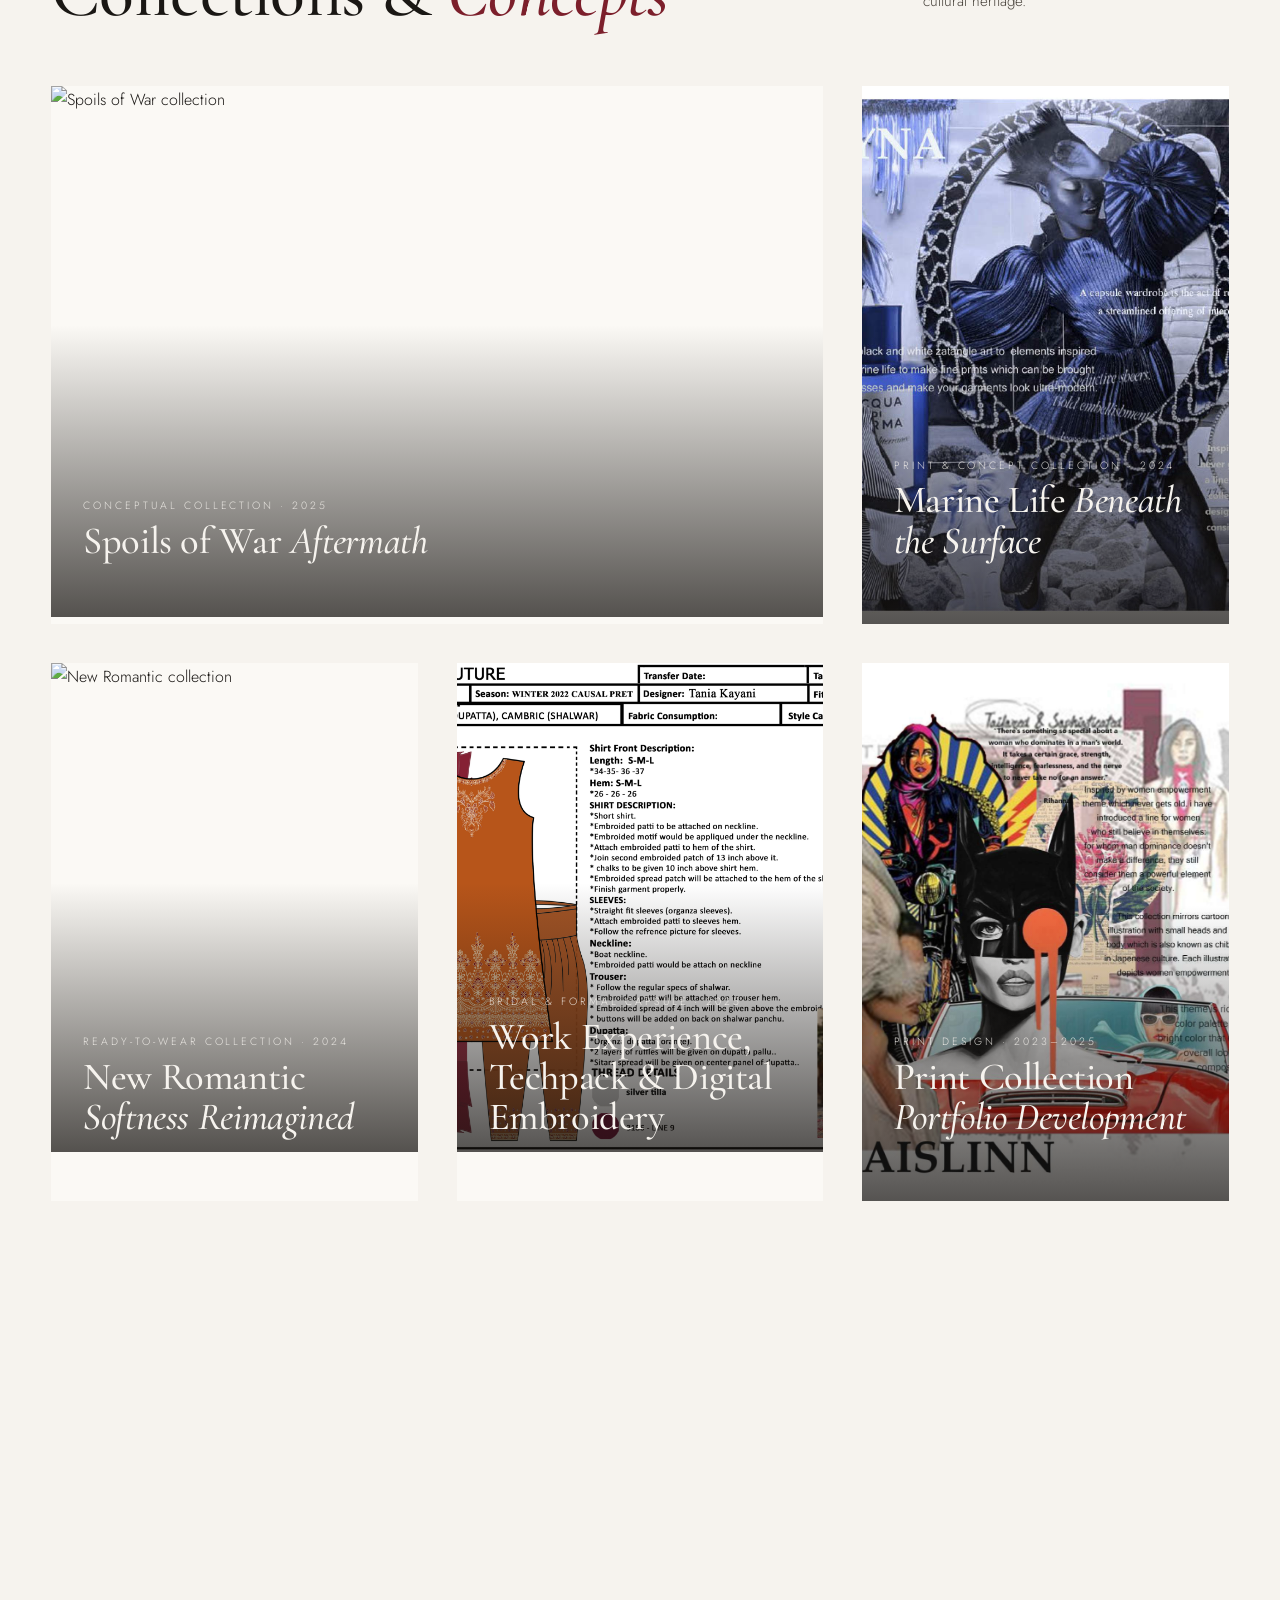
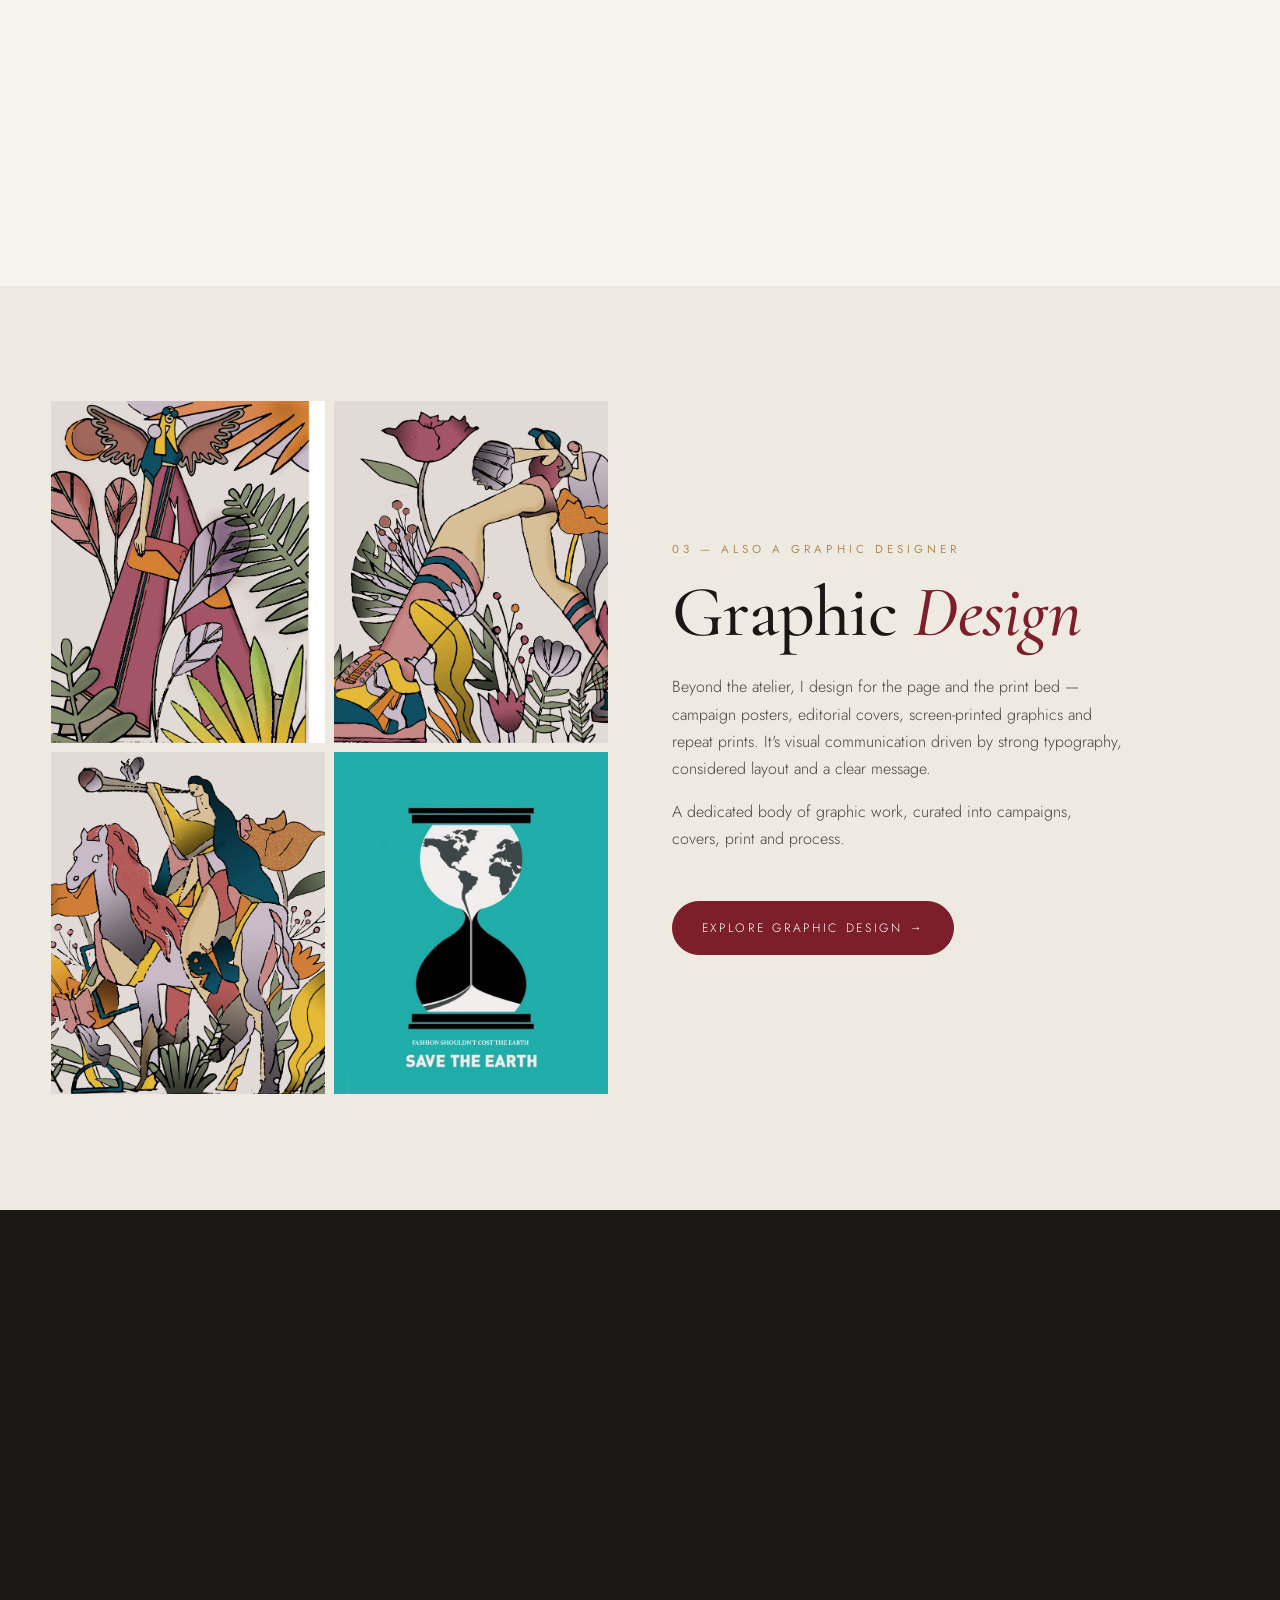
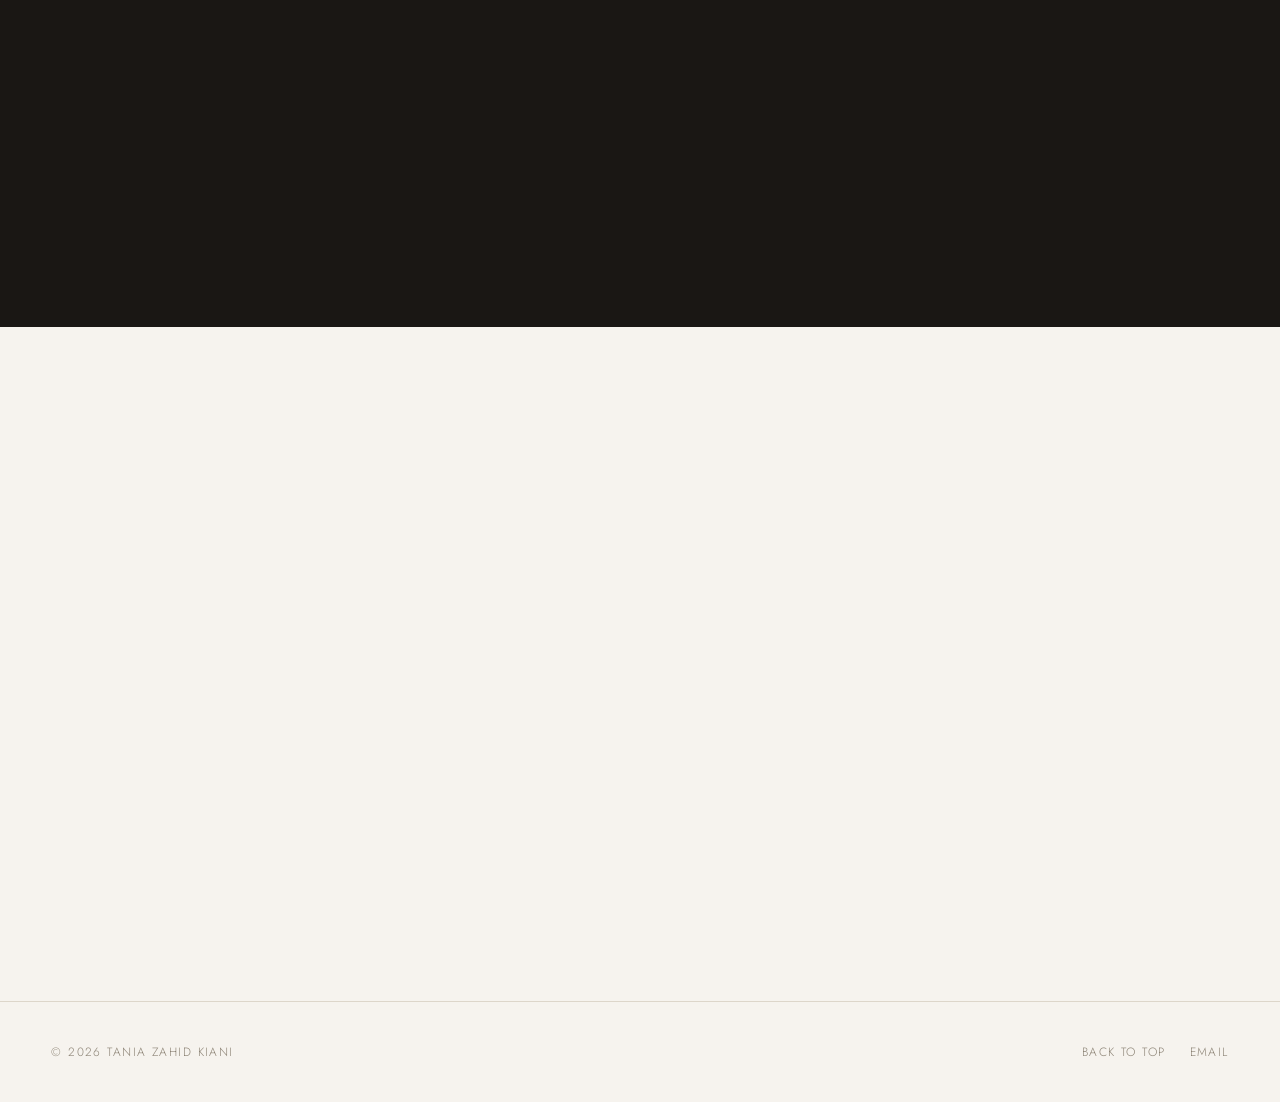
==== commit 4a85888a: "Add curated Graphic Design showcase (page, section, data, styles)" ====
--- a/index.html
+++ b/index.html
@@ -21,6 +21,7 @@
     <nav class="nav__links" aria-label="Primary">
       <a href="#work">Work</a>
       <a href="#about">About</a>
+      <a href="graphic-design.html">Graphic Design</a>
       <a href="#content">Content</a>
       <a href="#contact">Contact</a>
     </nav>
@@ -92,11 +93,31 @@
     </div>
   </section>
 
+  <!-- Graphic Design feature -->
+  <section class="section gd-feature" id="graphic">
+    <div class="wrap gd-feature__grid">
+      <div class="gd-feature__mosaic reveal" id="gdHomeMosaic" aria-hidden="true"></div>
+      <div class="gd-feature__text reveal">
+        <div class="eyebrow" style="color:var(--gold)">03 — Also a Graphic Designer</div>
+        <h2 class="head__title" style="margin:1rem 0 1.4rem">Graphic <em>Design</em></h2>
+        <p>
+          Beyond the atelier, I design for the page and the print bed — campaign posters,
+          editorial covers, screen-printed graphics and repeat prints. It's visual communication
+          driven by strong typography, considered layout and a clear message.
+        </p>
+        <p style="margin-top:1rem">
+          A dedicated body of graphic work, curated into campaigns, covers, print and process.
+        </p>
+        <a class="btn btn--solid" href="graphic-design.html" style="margin-top:2rem">Explore Graphic Design &rarr;</a>
+      </div>
+    </div>
+  </section>
+
   <!-- Content Creator feature -->
   <section class="section feature" id="content">
     <div class="wrap feature__grid">
       <div class="feature__text reveal">
-        <div class="eyebrow" style="color:var(--gold)">03 — Beyond the Atelier</div>
+        <div class="eyebrow" style="color:var(--gold)">04 — Beyond the Atelier</div>
         <h2 class="head__title" style="margin:1rem 0 1.4rem"><em>Content</em> Creation</h2>
         <p>
           Creativity doesn't stop at the studio. I create content that builds audiences and
@@ -116,7 +137,7 @@
   <!-- Contact -->
   <section class="section contact" id="contact">
     <div class="wrap">
-      <div class="eyebrow reveal">04 — Let's Work Together</div>
+      <div class="eyebrow reveal">05 — Let's Work Together</div>
       <h2 class="contact__big reveal" style="margin-top:1.5rem">
         Available for <em>opportunities</em><br />worldwide.
       </h2>
--- a/css/style.css
+++ b/css/style.css
@@ -131,10 +131,12 @@
 .hero__bg { position: absolute; inset: 0; z-index: 0; }
 .hero__bg img { width: 100%; height: 100%; object-fit: cover; filter: grayscale(0.15) contrast(1.02); }
 .hero--compact { min-height: auto; background: var(--bg); color: var(--ink); padding-top: clamp(6rem, 11vw, 8rem); }
-.hero--compact .hero__inner { padding-bottom: clamp(0.4rem, 1.2vw, 0.8rem); }
+.hero--compact .hero__inner { padding-bottom: clamp(0.4rem, 1.2vw, 0.8rem); text-align: left; }
 .hero--compact .hero__title { font-size: clamp(2.6rem, 8vw, 5.5rem); }
 .hero--compact .eyebrow { margin-top: 0.9rem; }
 .hero--compact + .garments { padding-top: 0; }
+.garments { padding-bottom: clamp(1.2rem, 3vw, 2.4rem); }
+.garments + .section { padding-top: clamp(1.5rem, 4vw, 3rem); }
 .hero__bg::after {
   content: '';
   position: absolute; inset: 0;
@@ -296,12 +298,12 @@
 .detail-facts .looks { display: flex; flex-wrap: wrap; gap: 0.5rem; }
 .detail-facts .looks span { border: 1px solid var(--line); padding: 0.25rem 0.7rem; border-radius: 100px; font-size: 0.72rem; letter-spacing: 0.08em; }
 
-/* Gallery — editorial masonry */
-.gallery { column-count: 1; column-gap: clamp(0.8rem, 2vw, 1.4rem); }
-@media (min-width: 640px){ .gallery { column-count: 2; } }
-@media (min-width: 1080px){ .gallery { column-count: 3; } }
-.gallery__item { break-inside: avoid; margin-bottom: clamp(0.8rem, 2vw, 1.4rem); position: relative; overflow: hidden; background: var(--paper); cursor: zoom-in; }
-.gallery__item img { width: 100%; transition: transform 1s var(--ease), filter 0.6s var(--ease); filter: grayscale(0.08); }
+/* Gallery — uniform grid */
+.gallery { display: grid; grid-template-columns: repeat(2, 1fr); gap: clamp(0.8rem, 2vw, 1.4rem); }
+@media (min-width: 640px){ .gallery { grid-template-columns: repeat(3, 1fr); } }
+@media (min-width: 1080px){ .gallery { grid-template-columns: repeat(4, 1fr); } }
+.gallery__item { position: relative; overflow: hidden; background: var(--paper); cursor: zoom-in; aspect-ratio: 4 / 3; }
+.gallery__item img { width: 100%; height: 100%; object-fit: contain; transition: transform 1s var(--ease), filter 0.6s var(--ease); filter: grayscale(0.08); }
 .gallery__item:hover img { transform: scale(1.04); filter: none; }
 .gallery__num { position: absolute; top: 0.8rem; left: 0.9rem; font-size: 0.7rem; letter-spacing: 0.15em; color: #fff; mix-blend-mode: difference; z-index: 2; }
 
@@ -347,3 +349,78 @@
 }
 
 ::selection { background: var(--accent); color: #fff; }
+
+/* =====================================================================
+   Graphic Design showcase — bold, editorial, distinctive
+   ===================================================================== */
+
+/* ---------- Home feature band ---------- */
+.gd-feature { background: var(--bg-alt); }
+.gd-feature__grid { display: grid; gap: clamp(2rem,5vw,4rem); grid-template-columns: 1fr; align-items: center; }
+@media (min-width: 900px){ .gd-feature__grid { grid-template-columns: 1fr 1fr; } }
+.gd-feature__text p { color: var(--ink-soft); max-width: 50ch; }
+.gd-feature__mosaic { display: grid; grid-template-columns: repeat(2, 1fr); gap: 0.6rem; }
+.gd-feature__mosaic img { width: 100%; aspect-ratio: 4/5; object-fit: cover; transition: transform 0.8s var(--ease), filter 0.5s var(--ease); filter: grayscale(0.15); }
+.gd-feature__mosaic img:hover { filter: none; transform: scale(1.03); }
+
+/* ---------- Hero ---------- */
+.gd-hero { position: relative; background: var(--ink); color: var(--bg); padding: clamp(6.5rem,13vw,10rem) 0 0; overflow: hidden; }
+.gd-hero__grid { display: grid; gap: clamp(2rem,5vw,4rem); grid-template-columns: 1fr; align-items: center; padding-bottom: clamp(3rem,7vw,6rem); }
+@media (min-width: 900px){ .gd-hero__grid { grid-template-columns: 1.05fr 0.95fr; } }
+.gd-hero__back { color: rgba(246,243,238,.7); display: inline-block; margin-bottom: 1.6rem; }
+.gd-hero__cat { color: var(--gold); }
+.gd-hero__title { font-size: clamp(3rem, 11vw, 7.5rem); line-height: 0.92; margin: 1rem 0 1.4rem; }
+.gd-hero__title em { font-style: italic; color: var(--gold); }
+.gd-hero__lead { color: #cfc7b8; max-width: 46ch; font-size: clamp(1rem,1.4vw,1.15rem); }
+.gd-hero__tags { display: flex; flex-wrap: wrap; gap: 0.6rem; margin-top: 1.8rem; }
+.gd-tag { font-family: var(--sans); font-size: 0.68rem; letter-spacing: 0.18em; text-transform: uppercase; padding: 0.5rem 0.9rem; border: 1px solid rgba(246,243,238,.25); border-radius: 100px; color: rgba(246,243,238,.85); }
+.gd-hero__frame { position: relative; }
+.gd-hero__frame img { width: 100%; aspect-ratio: 4/5; object-fit: contain; background: #0f0d0b; box-shadow: 0 30px 70px rgba(0,0,0,.45); }
+.gd-hero__caption { position: absolute; bottom: -0.9rem; left: -0.9rem; background: var(--gold); color: var(--ink); font-size: 0.64rem; letter-spacing: 0.2em; text-transform: uppercase; padding: 0.5rem 0.9rem; }
+
+.gd-hero__marquee { border-top: 1px solid rgba(246,243,238,.15); border-bottom: 1px solid rgba(246,243,238,.15); overflow: hidden; padding: 0.9rem 0; }
+.gd-hero__marquee-track { display: flex; align-items: center; gap: 1.4rem; white-space: nowrap; width: max-content; animation: gd-marquee 28s linear infinite; }
+.gd-marquee__word { font-family: var(--serif); font-style: italic; font-size: clamp(1.2rem,3vw,2rem); color: rgba(246,243,238,.55); }
+.gd-marquee__dot { color: var(--gold); }
+@keyframes gd-marquee { from { transform: translateX(0); } to { transform: translateX(-50%); } }
+
+/* ---------- Statement ---------- */
+.gd-statement__grid { display: grid; gap: clamp(1rem,4vw,3rem); grid-template-columns: 1fr; }
+@media (min-width: 900px){ .gd-statement__grid { grid-template-columns: 0.4fr 1.6fr; align-items: start; } }
+.gd-statement__text { font-family: var(--serif); font-size: clamp(1.4rem,3vw,2.2rem); line-height: 1.35; color: var(--ink); margin: 0; }
+
+/* ---------- Grouped work ---------- */
+.gd-group { margin-bottom: clamp(3.5rem,8vw,7rem); }
+.gd-group__head { display: grid; grid-template-columns: auto 1fr; gap: 0.3rem 1.4rem; align-items: baseline; padding-bottom: clamp(1.2rem,3vw,2rem); border-bottom: 1px solid var(--line); margin-bottom: clamp(1.6rem,3.5vw,2.6rem); }
+.gd-group__num { font-family: var(--sans); font-size: 0.72rem; letter-spacing: 0.25em; color: var(--gold); }
+.gd-group__title { grid-column: 2; font-size: clamp(1.8rem,4.5vw,3rem); }
+.gd-group__caption { grid-column: 2; max-width: 64ch; color: var(--ink-soft); margin: 0.4rem 0 0; }
+
+.gd-fig { position: relative; overflow: hidden; margin: 0; background: var(--paper); cursor: zoom-in; }
+.gd-fig img { width: 100%; height: 100%; object-fit: cover; transition: transform 1s var(--ease), filter 0.6s var(--ease); }
+.gd-fig:hover img { transform: scale(1.04); }
+
+.gd-grid { display: grid; gap: clamp(0.8rem,1.6vw,1.4rem); grid-template-columns: 1fr; }
+.gd-grid--trio { grid-template-columns: 1fr; }
+@media (min-width: 720px){ .gd-grid--trio { grid-template-columns: repeat(3, 1fr); } }
+.gd-grid--trio .gd-fig { aspect-ratio: 3/4; }
+
+.gd-grid--pair { grid-template-columns: 1fr; }
+@media (min-width: 720px){ .gd-grid--pair { grid-template-columns: repeat(2, 1fr); } }
+.gd-grid--pair .gd-fig { aspect-ratio: 4/3; }
+
+.gd-grid--offset { grid-template-columns: repeat(2, 1fr); }
+@media (min-width: 1100px){ .gd-grid--offset { grid-template-columns: repeat(4, 1fr); grid-auto-flow: dense; } }
+.gd-grid--offset .gd-fig { aspect-ratio: 3/4; }
+@media (min-width: 1100px){ .gd-grid--offset .gd-fig:nth-child(6n+1) { grid-row: span 2; aspect-ratio: 3/5; } }
+
+.gd-grid--mosaic { grid-template-columns: repeat(2, 1fr); }
+@media (min-width: 720px){ .gd-grid--mosaic { grid-template-columns: repeat(3, 1fr); } }
+@media (min-width: 1100px){ .gd-grid--mosaic { grid-template-columns: repeat(4, 1fr); } }
+.gd-grid--mosaic .gd-fig { aspect-ratio: 1/1; }
+
+/* ---------- CTA ---------- */
+.gd-cta { text-align: center; background: var(--bg-alt); }
+.gd-cta__title { font-size: clamp(2.2rem,7vw,5rem); margin-top: 1.2rem; }
+.gd-cta__title em { font-style: italic; color: var(--accent); }
+
